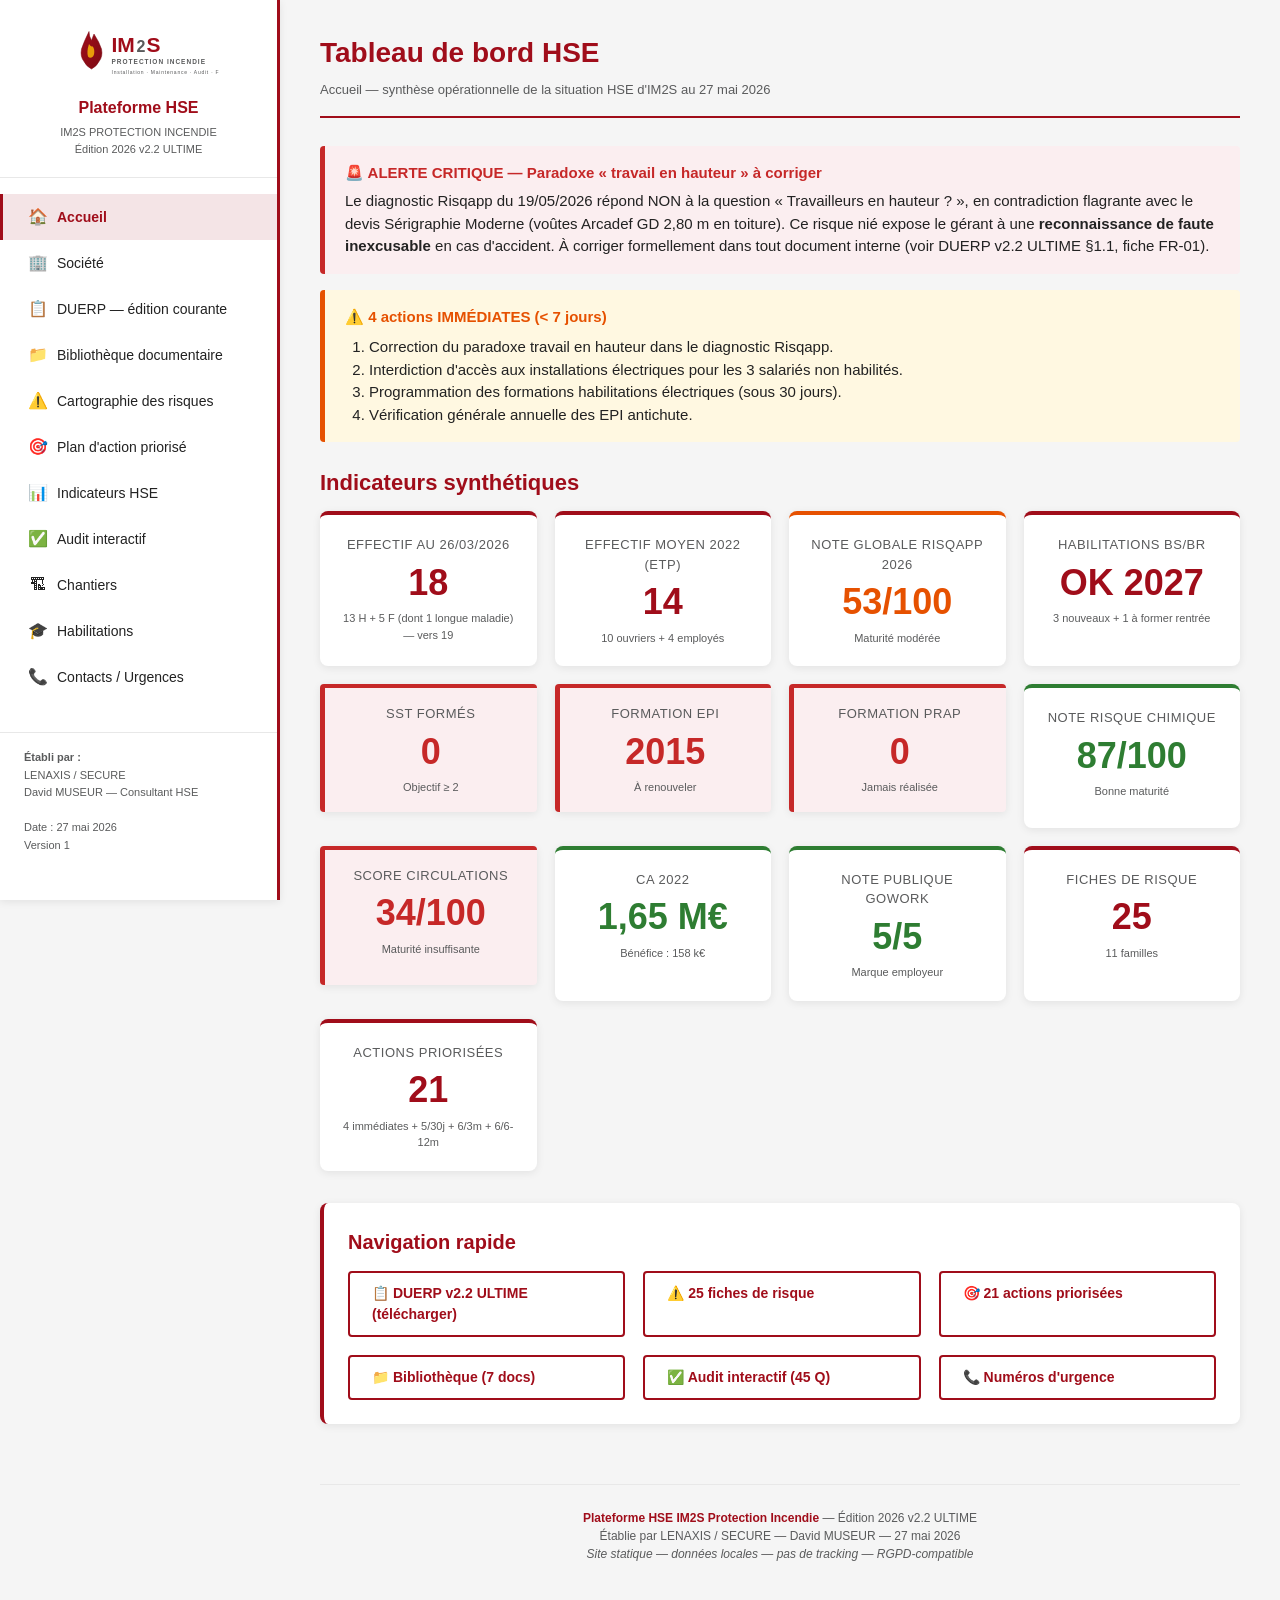
==== plateforme_im2s/index.html @ fdc840cf "Add files via upload" ====
<!DOCTYPE html>
<html lang="fr">
<head>
  <meta charset="UTF-8">
  <meta name="viewport" content="width=device-width, initial-scale=1.0">
  <meta name="description" content="Plateforme HSE IM2S Protection Incendie — DUERP, cartographie des risques, plan d'action, audit interactif, bibliothèque documentaire.">
  <title>Plateforme HSE — IM2S Protection Incendie</title>
  <link rel="stylesheet" href="assets/style.css">
  <link rel="icon" type="image/svg+xml" href="assets/img/logo_im2s_professional.svg">
  <link rel="alternate icon" type="image/jpeg" href="assets/img/logo_im2s.jpg">
</head>
<body>

<button id="mobile-menu-btn" class="mobile-menu-btn">☰ Menu</button>

<div class="app">

  <!-- ============ SIDEBAR ============ -->
  <aside class="sidebar">
    <div class="sidebar-header">
      <img src="assets/img/logo_im2s_professional.svg" alt="Logo IM2S Protection Incendie" onerror="this.src='assets/img/logo_im2s.jpg'">
      <h1>Plateforme HSE</h1>
      <p>IM2S PROTECTION INCENDIE<br>Édition 2026 v2.2 ULTIME</p>
    </div>

    <nav>
      <ul class="nav-list">
        <li><a class="nav-item active" data-section="accueil" href="#accueil"><span class="icon">🏠</span>Accueil</a></li>
        <li><a class="nav-item" data-section="societe" href="#societe"><span class="icon">🏢</span>Société</a></li>
        <li><a class="nav-item" data-section="duerp" href="#duerp"><span class="icon">📋</span>DUERP — édition courante</a></li>
        <li><a class="nav-item" data-section="biblio" href="#biblio"><span class="icon">📁</span>Bibliothèque documentaire</a></li>
        <li><a class="nav-item" data-section="risques" href="#risques"><span class="icon">⚠️</span>Cartographie des risques</a></li>
        <li><a class="nav-item" data-section="plan" href="#plan"><span class="icon">🎯</span>Plan d'action priorisé</a></li>
        <li><a class="nav-item" data-section="kpi" href="#kpi"><span class="icon">📊</span>Indicateurs HSE</a></li>
        <li><a class="nav-item" data-section="audit" href="#audit"><span class="icon">✅</span>Audit interactif</a></li>
        <li><a class="nav-item" data-section="chantiers" href="#chantiers"><span class="icon">🏗</span>Chantiers</a></li>
        <li><a class="nav-item" data-section="habilitations" href="#habilitations"><span class="icon">🎓</span>Habilitations</a></li>
        <li><a class="nav-item" data-section="contacts" href="#contacts"><span class="icon">📞</span>Contacts / Urgences</a></li>
      </ul>
    </nav>

    <div class="sidebar-footer">
      <strong>Établi par :</strong><br>
      LENAXIS / SECURE<br>
      David MUSEUR — Consultant HSE<br><br>
      Date : 27 mai 2026<br>
      Version 1
    </div>
  </aside>

  <!-- ============ MAIN ============ -->
  <main class="main">

    <!-- ACCUEIL -->
    <section id="section-accueil" class="section active">
      <div class="page-header">
        <h1>Tableau de bord HSE</h1>
        <div class="breadcrumb">Accueil — synthèse opérationnelle de la situation HSE d'IM2S au 27 mai 2026</div>
      </div>

      <div class="alert">
        <div class="alert-title">🚨 ALERTE CRITIQUE — Paradoxe « travail en hauteur » à corriger</div>
        Le diagnostic Risqapp du 19/05/2026 répond NON à la question « Travailleurs en hauteur ? », en contradiction flagrante avec le devis Sérigraphie Moderne (voûtes Arcadef GD 2,80 m en toiture). Ce risque nié expose le gérant à une <strong>reconnaissance de faute inexcusable</strong> en cas d'accident. À corriger formellement dans tout document interne (voir DUERP v2.2 ULTIME §1.1, fiche FR-01).
      </div>

      <div class="alert warning">
        <div class="alert-title">⚠️ 4 actions IMMÉDIATES (< 7 jours)</div>
        <ol style="margin:8px 0 0 24px;">
          <li>Correction du paradoxe travail en hauteur dans le diagnostic Risqapp.</li>
          <li>Interdiction d'accès aux installations électriques pour les 3 salariés non habilités.</li>
          <li>Programmation des formations habilitations électriques (sous 30 jours).</li>
          <li>Vérification générale annuelle des EPI antichute.</li>
        </ol>
      </div>

      <h2 style="color:var(--red);font-size:22px;margin:24px 0 12px;">Indicateurs synthétiques</h2>
      <div class="grid grid-4" id="kpi-grid"></div>

      <div class="card mt-4">
        <h2>Navigation rapide</h2>
        <div class="grid grid-3">
          <a class="btn btn-outline" data-section="duerp" onclick="document.querySelector('[data-section=duerp]').click(); return false;">📋 DUERP v2.2 ULTIME (télécharger)</a>
          <a class="btn btn-outline" data-section="risques" onclick="document.querySelector('[data-section=risques]').click(); return false;">⚠️ 25 fiches de risque</a>
          <a class="btn btn-outline" data-section="plan" onclick="document.querySelector('[data-section=plan]').click(); return false;">🎯 21 actions priorisées</a>
          <a class="btn btn-outline" data-section="biblio" onclick="document.querySelector('[data-section=biblio]').click(); return false;">📁 Bibliothèque (7 docs)</a>
          <a class="btn btn-outline" data-section="audit" onclick="document.querySelector('[data-section=audit]').click(); return false;">✅ Audit interactif (45 Q)</a>
          <a class="btn btn-outline" data-section="contacts" onclick="document.querySelector('[data-section=contacts]').click(); return false;">📞 Numéros d'urgence</a>
        </div>
      </div>
    </section>

    <!-- SOCIÉTÉ -->
    <section id="section-societe" class="section">
      <div class="page-header">
        <h1>Société</h1>
        <div class="breadcrumb">Identité juridique, structure, certifications, marque employeur</div>
      </div>

      <div class="card">
        <h2>Identité juridique</h2>
        <div class="table-wrap" style="box-shadow:none;">
          <table>
            <tbody>
              <tr><td><strong>Dénomination officielle</strong></td><td>INSTALLATION MAINTENANCE DE SYSTÈME DE SÉCURITÉ ET PROTECTION INCENDIE</td></tr>
              <tr><td><strong>Sigle</strong></td><td>IM2S PROTECTION INCENDIE</td></tr>
              <tr><td><strong>Forme juridique</strong></td><td>SARL à associé unique (EURL) au capital de 100 000 €</td></tr>
              <tr><td><strong>SIREN</strong></td><td>504 180 365</td></tr>
              <tr><td><strong>SIRET siège actif</strong></td><td>504 180 365 00034 (Astrae Center, créé 01/09/2022)</td></tr>
              <tr><td><strong>SIRETs fermés</strong></td><td>00018 (ZI Les Nertières), 00026 (Espace La Gaude)</td></tr>
              <tr><td><strong>Date création</strong></td><td>05/06/2008 (immatriculation initiale)</td></tr>
              <tr><td><strong>Code NAF</strong></td><td>4321A — Travaux d'installation électrique dans tous locaux</td></tr>
              <tr><td><strong>Adresse</strong></td><td>Astrae Center, 235 Allée Hector Pintus, 06610 LA GAUDE</td></tr>
              <tr><td><strong>Téléphone</strong></td><td>04 93 58 75 38</td></tr>
              <tr><td><strong>Site web</strong></td><td><a href="https://www.im2s.fr" target="_blank" style="color:#A00D1A;">https://www.im2s.fr</a> · <a href="https://www.im2s.mc" target="_blank" style="color:#A00D1A;">.mc (Monaco)</a></td></tr>
              <tr><td><strong>Gérant / Associé unique</strong></td><td>M. Stéphane KNOLL</td></tr>
              <tr><td><strong>Effectif au 26/03/2026</strong></td><td><strong>18 collaborateurs</strong> (13 hommes + 5 femmes, dont 1 longue maladie) — vers 19 avec recrutements en cours</td></tr>
              <tr><td><strong>Effectif moyen 2022 (comptes sociaux)</strong></td><td>14 ETP (10 ouvriers + 4 employés)</td></tr>
              <tr><td><strong>Convention collective ouvriers</strong></td><td>IDCC 1597 — BTP > 10 salariés</td></tr>
              <tr><td><strong>Convention collective ETAM</strong></td><td>IDCC 2609 — ETAM du Bâtiment</td></tr>
            </tbody>
          </table>
        </div>
      </div>

      <div class="card">
        <h2>Certifications et qualifications</h2>
        <ul>
          <li><strong>Qualibat n°80634</strong> — Qualification générale Qualibat (marchés publics, confiance donneurs d'ordre)</li>
          <li><strong>Qualibat n°5442</strong> — Qualification spécifique « Désenfumage naturel »</li>
          <li><strong>Référentiel APSAD R6</strong> — Utilisé pour les formations EPI dispensées aux clients (simulateurs BullsEye™ VR)</li>
          <li><strong>Distributeur officiel ANDRIEU</strong> — Fabricant français d'extincteurs (NF)</li>
          <li><strong>NF S 61-932 à 934, 970</strong> — Normes d'installation/maintenance SSI applicables</li>
        </ul>
      </div>

      <div class="card">
        <h2>Marque employeur — éléments positifs</h2>
        <ul>
          <li>🎙 <strong>Podcast interne « IM2S Protection Incendie MORNING »</strong> — diffusé sur Apple Podcasts, Spotify, Podcastics. Animé par les salariés. Atout de prévention RPS (lutte contre l'isolement, cohésion).</li>
          <li>⭐ <strong>Note 5/5 sur GoWork</strong> — avis employeur exceptionnels.</li>
          <li>📓 <strong>Cahier de doléances</strong> ouvert aux salariés (confirmé CR 19/01) — remontée de signaux faibles.</li>
          <li>👷 <strong>Charte EPI signée</strong> par les nouveaux entrants — bonne pratique.</li>
          <li>📐 <strong>Méthodologie propriétaire « PRIMO »</strong> — outil interne d'audit des obligations réglementaires clients.</li>
          <li>📜 <strong>Devis Sérigraphie Moderne</strong> — clauses amiante et co-activité exemplaires (maturité contractuelle élevée).</li>
        </ul>
      </div>

      <div class="card">
        <h2>Données financières 2022 (capacité d'investissement HSE)</h2>
        <div class="grid grid-4">
          <div class="kpi-card green"><div class="label">CA 2022</div><div class="value">1,65 M€</div><div class="sublabel">Produits d'exploitation</div></div>
          <div class="kpi-card green"><div class="label">Bénéfice net</div><div class="value">158 k€</div><div class="sublabel">Marge ~9,6 %</div></div>
          <div class="kpi-card green"><div class="label">Report à nouveau</div><div class="value">647 k€</div><div class="sublabel">Capitaux propres solides</div></div>
          <div class="kpi-card"><div class="label">Immobilisations corp.</div><div class="value">394 k€</div><div class="sublabel">Dont 203 k€ matériel transport</div></div>
        </div>
        <div class="alert success mt-2">
          <div class="alert-title">✓ Conséquence opérationnelle HSE</div>
          Aucune restriction budgétaire ne saurait entraver la mise en œuvre du plan d'action de prévention.
        </div>
      </div>
    </section>

    <!-- DUERP -->
    <section id="section-duerp" class="section">
      <div class="page-header">
        <h1>DUERP — Édition courante</h1>
        <div class="breadcrumb">Document Unique d'Évaluation des Risques Professionnels — version 2.2 ULTIME du 27/05/2026</div>
      </div>

      <div class="alert info">
        <div class="alert-title">📋 DUERP version 1.1 — cosigné LENAXIS / SECURE</div>
        Édition <strong>v2.0 FINALE</strong> (~110 pages) intégrant l'ensemble des sources : DU 2015, DU Riskattitude 2016, CR entretien 19/01/2026, diagnostic Risqapp 19/05/2026, <strong>retranscriptions audio complètes de la réunion du 26/03/2026</strong>, photos visite, rapport documentaire IA, comptes sociaux 2022/2024, actes 2022. <strong>Données actualisées</strong> : effectif 18 collaborateurs (13 H + 5 F), tablette L'Enaxie formalisée, REX SÉRIGRAPHIE MODERNE, approche RPS empirique. Opposabilité renforcée par la cosignature consultant externe.
      </div>

      <div class="card">
        <h2>Contenu de l'édition v1.1</h2>
        <ul>
          <li>Partie 1 — Présentation de l'entreprise (identité EURL corrigée, certifications, marque employeur, financier)</li>
          <li>Partie 2 — Méthodologie d'évaluation (cotation Gravité × Fréquence × Maîtrise)</li>
          <li>Partie 3 — 6 Unités de Travail (effectifs et activités détaillés)</li>
          <li>Partie 4 — Synthèse globale et alertes critiques (paradoxe travail en hauteur)</li>
          <li>Partie 5 — 25 fiches de risque détaillées (FR-01 à FR-25 — 11 familles)</li>
          <li>Partie 6 — Plan d'action priorisé (21 actions IMMÉDIAT / 30j / 3m / 6m / 12m)</li>
          <li>Partie 7 — Indicateurs de pilotage HSE</li>
          <li>Partie 8 — Pièces probantes</li>
          <li>Partie 9 — 6 attestations détachables (EPI, habilitations, CACES, accueil, carte BTP, SST)</li>
          <li>Partie 10 — Annexes méthodologiques</li>
          <li><strong>Annexe A — Historique consolidé 2015 → 2016 → 2026 (chronologie + matrice 2015 G/F intégrale 13 p.)</strong></li>
        </ul>
        <div class="text-center mt-2">
          <a href="assets/docs/DUERP_IM2S_v2_2_ULTIME.docx" class="btn" download>
            📥 Télécharger le DUERP v2.2 ULTIME (DOCX, 85 Ko)
          </a>
        </div>
      </div>

      <div class="card">
        <h2>Sources analysées dans cette édition</h2>
        <ol>
          <li>DU SARL IM2S — matrice G/F 13 p. (Riskattitude, 07/12/2015)</li>
          <li>Document_unique_IM2S.pdf — DUERP 44 p. (Riskattitude, 01/02/2016, note 14,46/20)</li>
          <li>CR entretien 19/01/2026 (Riskattitude / IM2S)</li>
          <li>JSON 839 risques (export Riskattitude, audit 26/03/2026 non finalisé)</li>
          <li>Diagnostic Risqapp/SecureMetrix 52 p. (19/05/2026, note 53/100)</li>
          <li>Diagnostic DUE 2026 — mise à jour Word (rapport 27/05/2026)</li>
          <li><strong>Retranscriptions audio complètes de la réunion du 26/03/2026</strong> (durée &gt; 1h)</li>
          <li><strong>24 photographies de la visite</strong> du 26/03/2026 (note de synthèse séparée)</li>
          <li>Rapport documentaire IA tierce (Pappers, INSEE, BODACC, comptes sociaux, presse, podcast)</li>
          <li>Extrait Pappers à jour 26/05/2026</li>
          <li>Comptes sociaux 2024 + 2022 (greffe)</li>
          <li>Actes 13/09/2022 (création SIRET 00034)</li>
          <li>BODACC C 27/02/2024</li>
          <li>Devis Sérigraphie Moderne SAS (chantier de référence)</li>
          <li>Plan de prévention IM2S — canevas Riskattitude vide</li>
          <li>Logo officiel IM2S (charte rouge #A00D1A / gris #5A5B5C)</li>
        </ol>
      </div>

      <div class="card">
        <h2>Conservation</h2>
        <p>Conformément à l'<strong>Art. L.4121-3-1 du Code du travail</strong>, le DUERP et l'ensemble des versions historiques doivent être conservés pendant <strong>40 ans</strong>. La bibliothèque documentaire de cette plateforme assure cette conservation pour les versions à date.</p>
      </div>
    </section>

    <!-- BIBLIOTHÈQUE -->
    <section id="section-biblio" class="section">
      <div class="page-header">
        <h1>Bibliothèque documentaire</h1>
        <div class="breadcrumb">Tous les documents HSE — téléchargement individuel</div>
      </div>
      <div id="biblio-content"></div>
    </section>

    <!-- RISQUES -->
    <section id="section-risques" class="section">
      <div class="page-header">
        <h1>Cartographie des risques</h1>
        <div class="breadcrumb">25 fiches de risque détaillées — 11 familles</div>
      </div>
      <div id="risques-content"></div>
    </section>

    <!-- PLAN D'ACTION -->
    <section id="section-plan" class="section">
      <div class="page-header">
        <h1>Plan d'action priorisé</h1>
        <div class="breadcrumb">21 actions concrètes — IMMÉDIAT, 30j, 3m, 6m, 12m</div>
      </div>
      <div id="plan-content"></div>
    </section>

    <!-- KPI -->
    <section id="section-kpi" class="section">
      <div class="page-header">
        <h1>Indicateurs HSE</h1>
        <div class="breadcrumb">Tableau de bord des indicateurs de pilotage</div>
      </div>
      <div class="card">
        <h2>Indicateurs synthétiques actuels</h2>
        <div class="grid grid-4" id="kpi-grid-2">
          <!-- même contenu que accueil -->
        </div>
      </div>
      <div class="card">
        <h2>Indicateurs à suivre annuellement</h2>
        <div class="table-wrap" style="box-shadow:none;">
          <table>
            <thead>
              <tr><th>Indicateur</th><th>Cible</th><th>Périodicité</th><th>Source</th></tr>
            </thead>
            <tbody>
              <tr><td>Habilitations électriques en cours de validité</td><td>100 %</td><td>Trimestrielle</td><td>Tableau habilitations</td></tr>
              <tr><td>Nb de SST formés</td><td>≥ 2 / 14 ETP</td><td>Annuelle</td><td>Registre formations</td></tr>
              <tr><td>Causeries sécurité</td><td>≥ 6 / an</td><td>Trimestrielle</td><td>CR causeries</td></tr>
              <tr><td>Exercices d'évacuation siège</td><td>≥ 2 / an</td><td>Annuelle</td><td>CR exercices</td></tr>
              <tr><td>Taux de salariés formés PRAP</td><td>100 % UT2-3-4-5</td><td>Semestrielle</td><td>Attestations PRAP</td></tr>
              <tr><td>Permis de feu délivrés</td><td>100 % points chauds</td><td>Trimestrielle</td><td>Registre chantiers</td></tr>
              <tr><td>Plans de prévention signés</td><td>100 % > 400h ou TD</td><td>Trimestrielle</td><td>Registre PdP</td></tr>
              <tr><td>Cartes BTP valides</td><td>100 %</td><td>Trimestrielle</td><td>Tableau RH</td></tr>
              <tr><td>Taux de fréquence AT (TF)</td><td>&lt; moy. NAF 43.21A</td><td>Annuelle</td><td>CARSAT</td></tr>
              <tr><td>Taux de gravité AT (TG)</td><td>&lt; moy. NAF 43.21A</td><td>Annuelle</td><td>CARSAT</td></tr>
              <tr><td>Presque-accidents remontés</td><td>≥ 6 / an</td><td>Mensuelle</td><td>Registre HS</td></tr>
              <tr><td>Visites médicales à jour</td><td>100 %</td><td>Trimestrielle</td><td>Service Santé Travail</td></tr>
              <tr><td>Budget HSE alloué</td><td>≥ 1 % masse sal.</td><td>Annuelle</td><td>Comptabilité</td></tr>
              <tr><td>Habilitations SS4 amiante</td><td>100 % techniciens</td><td>Annuelle</td><td>Tableau habilitations</td></tr>
              <tr><td>Q18 / Q19 levés dans les 3 mois</td><td>100 %</td><td>Annuelle</td><td>Rapports vérif.</td></tr>
            </tbody>
          </table>
        </div>
      </div>
    </section>

    <!-- AUDIT -->
    <section id="section-audit" class="section">
      <div class="page-header">
        <h1>Audit interactif</h1>
        <div class="breadcrumb">45 questions clés — réponses sauvegardées dans votre navigateur</div>
      </div>
      <div id="audit-content"></div>
    </section>

    <!-- CHANTIERS -->
    <section id="section-chantiers" class="section">
      <div class="page-header">
        <h1>Chantiers</h1>
        <div class="breadcrumb">Carnet de chantiers + cartographie</div>
      </div>
      <div id="chantiers-content"></div>
    </section>

    <!-- HABILITATIONS -->
    <section id="section-habilitations" class="section">
      <div class="page-header">
        <h1>Habilitations</h1>
        <div class="breadcrumb">Tableau de bord nominatif — électriques, CACES, SST, PRAP, SS4, Carte BTP</div>
      </div>
      <div id="habilitations-content"></div>
    </section>

    <!-- CONTACTS -->
    <section id="section-contacts" class="section">
      <div class="page-header">
        <h1>Contacts / Urgences</h1>
        <div class="breadcrumb">Numéros d'urgence, autorités HSE, contacts internes</div>
      </div>
      <div id="contacts-content"></div>
    </section>

    <!-- FOOTER -->
    <footer class="page-footer">
      <strong>Plateforme HSE IM2S Protection Incendie</strong> — Édition 2026 v2.2 ULTIME<br>
      Établie par LENAXIS / SECURE — David MUSEUR — 27 mai 2026<br>
      <em>Site statique — données locales — pas de tracking — RGPD-compatible</em>
    </footer>

  </main>

</div>

<script src="assets/data.js"></script>
<script src="assets/app.js"></script>

</body>
</html>
---- plateforme_im2s/assets/style.css ----
/* ==========================================================================
   PLATEFORME HSE IM2S PROTECTION INCENDIE
   Édition 2026 v1 — LENAXIS / SECURE
   Charte : Rouge #A00D1A — Gris #5A5B5C
   ========================================================================== */

:root {
  --red: #A00D1A;
  --red-dark: #7d0a14;
  --red-light: #f4e4e6;
  --red-pale: #fbeef0;
  --gray: #5A5B5C;
  --gray-light: #e8e8e8;
  --gray-pale: #f5f5f5;
  --black: #1a1a1a;
  --text: #222;
  --white: #ffffff;
  --green: #2e7d32;
  --orange: #e65100;
  --red-alert: #c62828;
  --shadow: 0 2px 8px rgba(0,0,0,0.08);
  --shadow-strong: 0 4px 16px rgba(160,13,26,0.15);
}

* { box-sizing: border-box; margin: 0; padding: 0; }

html, body {
  font-family: -apple-system, BlinkMacSystemFont, "Segoe UI", Arial, sans-serif;
  color: var(--text);
  background: var(--gray-pale);
  line-height: 1.5;
  font-size: 15px;
}

/* === LAYOUT GLOBAL === */
.app {
  display: grid;
  grid-template-columns: 280px 1fr;
  min-height: 100vh;
}

/* === SIDEBAR === */
.sidebar {
  background: var(--white);
  border-right: 3px solid var(--red);
  padding: 24px 0;
  position: sticky;
  top: 0;
  height: 100vh;
  overflow-y: auto;
  box-shadow: var(--shadow);
  z-index: 10;
}

.sidebar-header {
  padding: 0 24px 20px;
  border-bottom: 1px solid var(--gray-light);
  margin-bottom: 16px;
}

.sidebar-header img {
  max-width: 160px;
  display: block;
  margin: 0 auto 12px;
}

.sidebar-header h1 {
  color: var(--red);
  font-size: 16px;
  text-align: center;
  margin-bottom: 4px;
}

.sidebar-header p {
  font-size: 11px;
  color: var(--gray);
  text-align: center;
}

.nav-list {
  list-style: none;
}

.nav-item {
  display: block;
  padding: 11px 24px;
  color: var(--text);
  text-decoration: none;
  font-size: 14px;
  border-left: 3px solid transparent;
  cursor: pointer;
  transition: all 0.18s;
}

.nav-item:hover {
  background: var(--gray-pale);
  border-left-color: var(--gray);
  color: var(--red);
}

.nav-item.active {
  background: var(--red-light);
  border-left-color: var(--red);
  color: var(--red);
  font-weight: 600;
}

.nav-item .icon {
  display: inline-block;
  width: 22px;
  font-size: 16px;
  text-align: center;
  margin-right: 8px;
}

.sidebar-footer {
  padding: 16px 24px;
  margin-top: 32px;
  border-top: 1px solid var(--gray-light);
  font-size: 11px;
  color: var(--gray);
  line-height: 1.6;
}

/* === MAIN === */
.main {
  padding: 32px 40px;
  max-width: 1280px;
  width: 100%;
}

.page-header {
  margin-bottom: 28px;
  padding-bottom: 16px;
  border-bottom: 2px solid var(--red);
}

.page-header h1 {
  color: var(--red);
  font-size: 28px;
  margin-bottom: 6px;
  font-weight: 700;
}

.page-header .breadcrumb {
  color: var(--gray);
  font-size: 13px;
}

.section { margin-bottom: 36px; display: none; }
.section.active { display: block; }

/* === CARTES === */
.card {
  background: var(--white);
  border-radius: 8px;
  padding: 24px;
  margin-bottom: 20px;
  box-shadow: var(--shadow);
  border-left: 4px solid var(--red);
}

.card h2 {
  color: var(--red);
  font-size: 20px;
  margin-bottom: 14px;
}

.card h3 {
  color: var(--black);
  font-size: 16px;
  margin: 20px 0 12px;
  padding-bottom: 6px;
  border-bottom: 1px solid var(--gray-light);
}

.card p { margin-bottom: 12px; }
.card ul, .card ol { margin-left: 24px; margin-bottom: 12px; }
.card li { margin-bottom: 6px; }

/* === GRID === */
.grid {
  display: grid;
  gap: 18px;
}
.grid-2 { grid-template-columns: repeat(2, 1fr); }
.grid-3 { grid-template-columns: repeat(3, 1fr); }
.grid-4 { grid-template-columns: repeat(4, 1fr); }

@media (max-width: 980px) {
  .grid-3, .grid-4 { grid-template-columns: repeat(2, 1fr); }
  .grid-2 { grid-template-columns: 1fr; }
}

/* === KPI CARDS === */
.kpi-card {
  background: var(--white);
  border-radius: 8px;
  padding: 20px;
  box-shadow: var(--shadow);
  border-top: 4px solid var(--red);
  text-align: center;
}

.kpi-card .value {
  font-size: 36px;
  font-weight: 700;
  color: var(--red);
  margin: 8px 0;
  line-height: 1.1;
}

.kpi-card .label {
  font-size: 13px;
  color: var(--gray);
  text-transform: uppercase;
  letter-spacing: 0.5px;
}

.kpi-card .sublabel {
  font-size: 11px;
  color: var(--gray);
  margin-top: 6px;
}

.kpi-card.green { border-top-color: var(--green); }
.kpi-card.green .value { color: var(--green); }
.kpi-card.orange { border-top-color: var(--orange); }
.kpi-card.orange .value { color: var(--orange); }
.kpi-card.alert { border-top-color: var(--red-alert); }
.kpi-card.alert .value { color: var(--red-alert); }

/* === ALERTE / CALLOUT === */
.alert {
  background: var(--red-pale);
  border-left: 5px solid var(--red-alert);
  padding: 16px 20px;
  border-radius: 4px;
  margin-bottom: 16px;
}

.alert.warning {
  background: #fff8e1;
  border-left-color: var(--orange);
}

.alert.success {
  background: #e8f5e9;
  border-left-color: var(--green);
}

.alert.info {
  background: #e3f2fd;
  border-left-color: #1976d2;
}

.alert .alert-title {
  font-weight: 700;
  margin-bottom: 6px;
  color: var(--red-alert);
}

.alert.warning .alert-title { color: var(--orange); }
.alert.success .alert-title { color: var(--green); }
.alert.info .alert-title { color: #1565c0; }

/* === TABLES === */
.table-wrap {
  overflow-x: auto;
  background: var(--white);
  border-radius: 8px;
  box-shadow: var(--shadow);
  margin-bottom: 16px;
}

table {
  width: 100%;
  border-collapse: collapse;
  font-size: 13px;
}

th, td {
  padding: 11px 14px;
  text-align: left;
  border-bottom: 1px solid var(--gray-light);
  vertical-align: top;
}

th {
  background: var(--red);
  color: var(--white);
  font-weight: 600;
  position: sticky;
  top: 0;
  white-space: nowrap;
}

tr:nth-child(even) td { background: var(--gray-pale); }
tr:hover td { background: var(--red-light); }

/* === BADGES === */
.badge {
  display: inline-block;
  padding: 3px 9px;
  border-radius: 12px;
  font-size: 11px;
  font-weight: 600;
  text-transform: uppercase;
  letter-spacing: 0.4px;
}
.badge-critical { background: var(--red-alert); color: var(--white); }
.badge-high { background: var(--orange); color: var(--white); }
.badge-medium { background: #FFC107; color: #333; }
.badge-low { background: var(--green); color: var(--white); }
.badge-gray { background: var(--gray); color: var(--white); }
.badge-info { background: #1976d2; color: var(--white); }

/* === BUTTONS === */
.btn {
  display: inline-block;
  padding: 10px 22px;
  background: var(--red);
  color: var(--white);
  border: none;
  border-radius: 4px;
  cursor: pointer;
  font-size: 14px;
  font-weight: 600;
  text-decoration: none;
  transition: all 0.18s;
}

.btn:hover { background: var(--red-dark); transform: translateY(-1px); box-shadow: var(--shadow-strong); }
.btn-outline { background: transparent; color: var(--red); border: 2px solid var(--red); }
.btn-outline:hover { background: var(--red); color: var(--white); }
.btn-small { padding: 6px 12px; font-size: 12px; }
.btn-gray { background: var(--gray); }
.btn-gray:hover { background: var(--black); }

/* === BIBLIOTHÈQUE === */
.doc-category {
  background: var(--white);
  border-radius: 8px;
  padding: 22px;
  margin-bottom: 18px;
  box-shadow: var(--shadow);
}

.doc-category h3 {
  color: var(--red);
  font-size: 17px;
  margin-bottom: 14px;
  padding-bottom: 8px;
  border-bottom: 2px solid var(--red-light);
}

.doc-list {
  list-style: none;
}

.doc-list li {
  padding: 10px 0;
  border-bottom: 1px solid var(--gray-light);
  display: flex;
  align-items: center;
  justify-content: space-between;
}

.doc-list li:last-child { border-bottom: none; }

.doc-info {
  flex: 1;
}

.doc-name {
  font-weight: 600;
  color: var(--text);
  display: block;
  margin-bottom: 2px;
}

.doc-meta {
  font-size: 12px;
  color: var(--gray);
}

.doc-actions {
  display: flex;
  gap: 6px;
}

/* === FORMULAIRES === */
input[type="text"], input[type="date"], textarea, select {
  padding: 8px 12px;
  border: 1px solid var(--gray-light);
  border-radius: 4px;
  font-size: 14px;
  font-family: inherit;
  width: 100%;
}

input:focus, textarea:focus, select:focus {
  outline: none;
  border-color: var(--red);
  box-shadow: 0 0 0 2px var(--red-light);
}

label {
  display: block;
  font-weight: 600;
  margin-bottom: 6px;
  font-size: 13px;
  color: var(--text);
}

.form-row {
  margin-bottom: 14px;
}

/* === AUDIT INTERACTIF === */
.audit-question {
  background: var(--white);
  border-radius: 6px;
  padding: 16px 20px;
  margin-bottom: 12px;
  border-left: 3px solid var(--gray-light);
  transition: all 0.2s;
}

.audit-question.answered-yes { border-left-color: var(--green); background: #f1f8f4; }
.audit-question.answered-no { border-left-color: var(--red-alert); background: var(--red-pale); }
.audit-question.answered-nr { border-left-color: var(--gray); background: var(--gray-pale); }

.audit-question .q-code {
  font-size: 11px;
  color: var(--gray);
  font-weight: 600;
  margin-bottom: 4px;
}

.audit-question .q-text {
  font-size: 14px;
  margin-bottom: 12px;
}

.audit-options {
  display: flex;
  gap: 8px;
  flex-wrap: wrap;
}

.opt-btn {
  padding: 6px 14px;
  border: 1px solid var(--gray-light);
  background: var(--white);
  border-radius: 4px;
  cursor: pointer;
  font-size: 12px;
  transition: all 0.18s;
}

.opt-btn:hover { border-color: var(--red); background: var(--red-light); }
.opt-btn.selected { background: var(--red); color: var(--white); border-color: var(--red); }

.opt-btn[data-r="yes"].selected { background: var(--green); border-color: var(--green); }
.opt-btn[data-r="no"].selected { background: var(--red-alert); border-color: var(--red-alert); }
.opt-btn[data-r="nr"].selected { background: var(--gray); border-color: var(--gray); }

.progress-bar {
  width: 100%;
  height: 12px;
  background: var(--gray-light);
  border-radius: 6px;
  overflow: hidden;
  margin: 8px 0;
}

.progress-bar-fill {
  height: 100%;
  background: linear-gradient(90deg, var(--red), var(--red-dark));
  transition: width 0.3s;
}

/* === CARTOGRAPHIE === */
.map-container {
  background: var(--white);
  border-radius: 8px;
  overflow: hidden;
  box-shadow: var(--shadow);
  margin-bottom: 16px;
}

.map-container iframe {
  width: 100%;
  height: 420px;
  border: 0;
  display: block;
}

/* === SVG MATRICE === */
.matrix-svg {
  width: 100%;
  max-width: 700px;
  height: auto;
  margin: 0 auto;
  display: block;
}

/* === RISK CARDS === */
.risk-card {
  background: var(--white);
  border-radius: 8px;
  padding: 18px;
  box-shadow: var(--shadow);
  border-top: 4px solid;
}

.risk-card.critical { border-top-color: var(--red-alert); }
.risk-card.high { border-top-color: var(--orange); }
.risk-card.medium { border-top-color: #FFC107; }
.risk-card.low { border-top-color: var(--green); }

.risk-card h4 {
  font-size: 14px;
  margin-bottom: 8px;
  color: var(--black);
}

.risk-card .risk-code {
  font-size: 11px;
  color: var(--gray);
  font-weight: 600;
  margin-bottom: 4px;
}

.risk-card .risk-meta {
  font-size: 12px;
  color: var(--gray);
  margin-top: 8px;
}

/* === RESPONSIVE === */
@media (max-width: 900px) {
  .app {
    grid-template-columns: 1fr;
  }
  .sidebar {
    position: relative;
    height: auto;
    border-right: none;
    border-bottom: 3px solid var(--red);
  }
  .main {
    padding: 20px;
  }
}

/* === MOBILE MENU === */
.mobile-menu-btn {
  display: none;
  position: fixed;
  top: 16px;
  right: 16px;
  background: var(--red);
  color: var(--white);
  border: none;
  padding: 10px 16px;
  border-radius: 4px;
  cursor: pointer;
  z-index: 20;
  font-size: 18px;
}

@media (max-width: 900px) {
  .mobile-menu-btn { display: block; }
}

/* === FOOTER === */
.page-footer {
  margin-top: 60px;
  padding: 24px 0;
  border-top: 1px solid var(--gray-light);
  text-align: center;
  font-size: 12px;
  color: var(--gray);
}

.page-footer strong { color: var(--red); }

/* === UTILITIES === */
.text-center { text-align: center; }
.text-red { color: var(--red); }
.text-gray { color: var(--gray); }
.text-green { color: var(--green); }
.text-alert { color: var(--red-alert); }
.font-bold { font-weight: 600; }
.mt-2 { margin-top: 16px; }
.mb-2 { margin-bottom: 16px; }
.mt-4 { margin-top: 32px; }
.mb-4 { margin-bottom: 32px; }
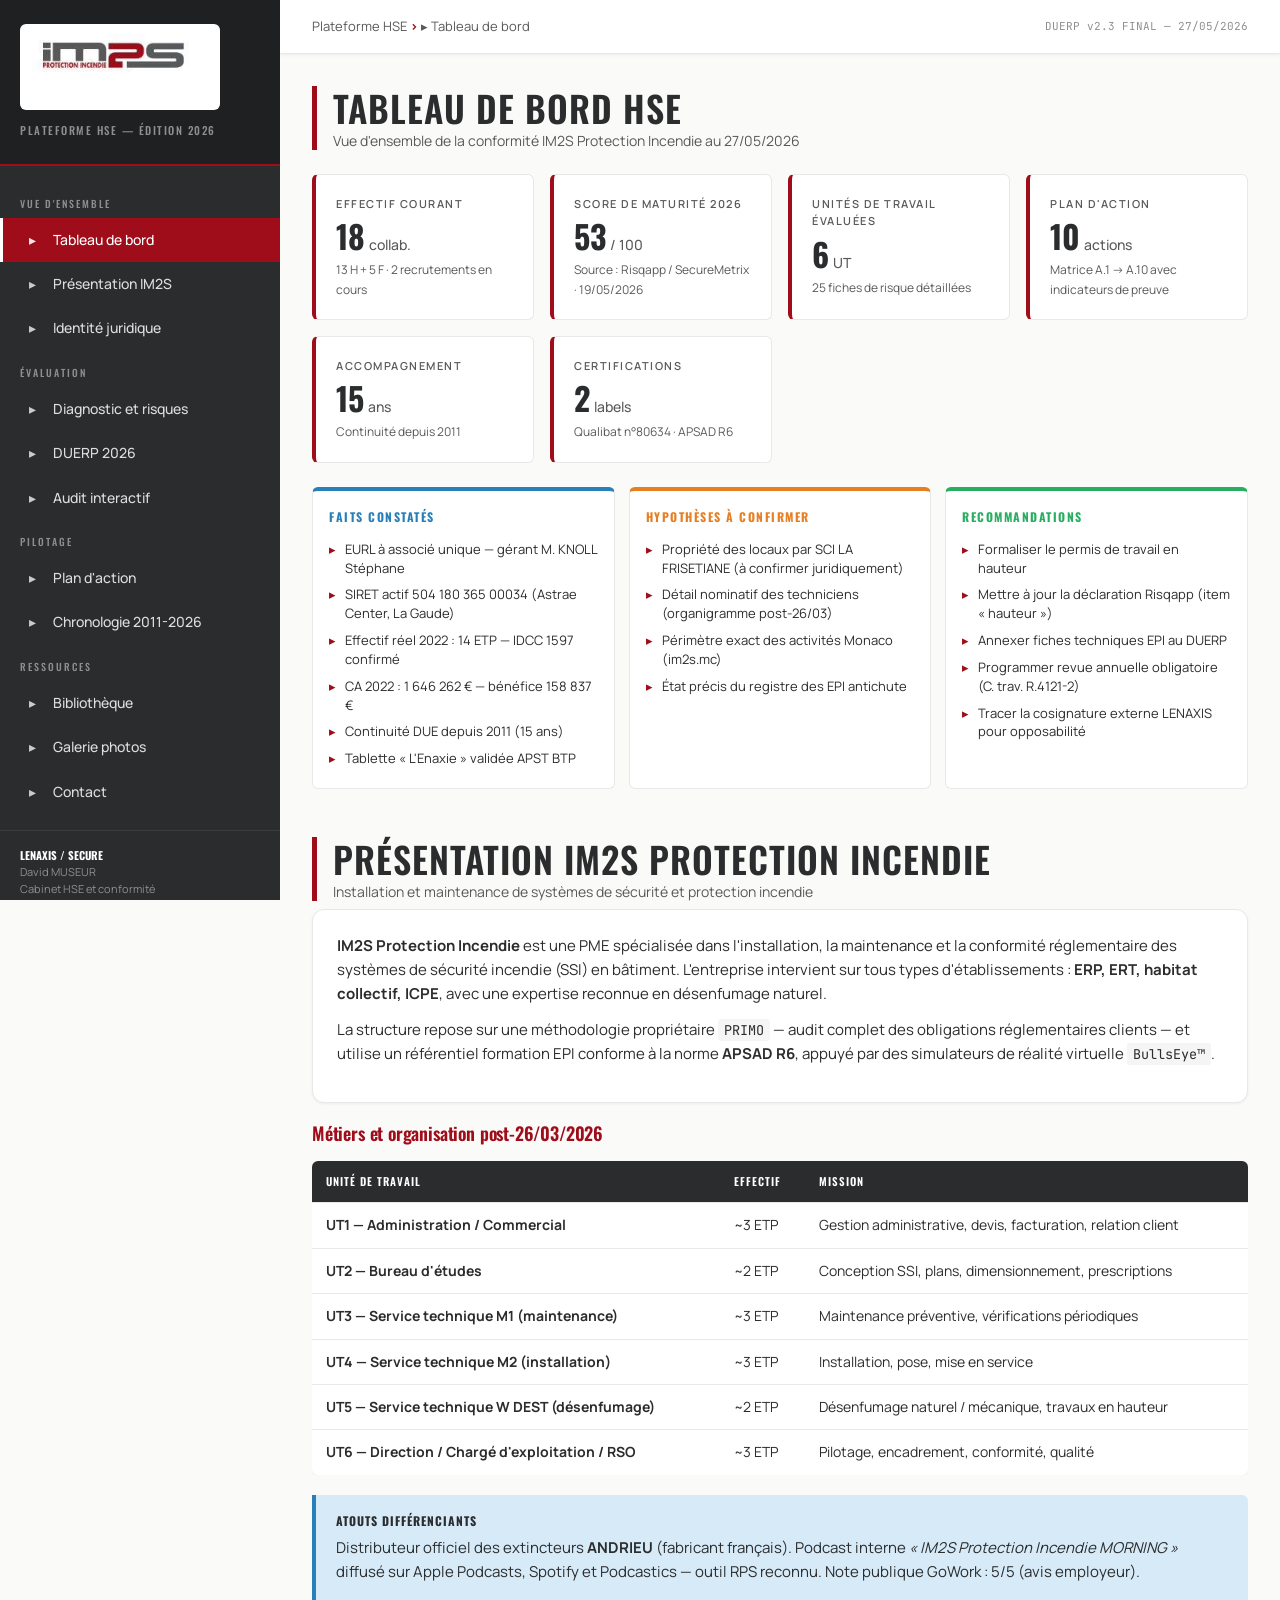
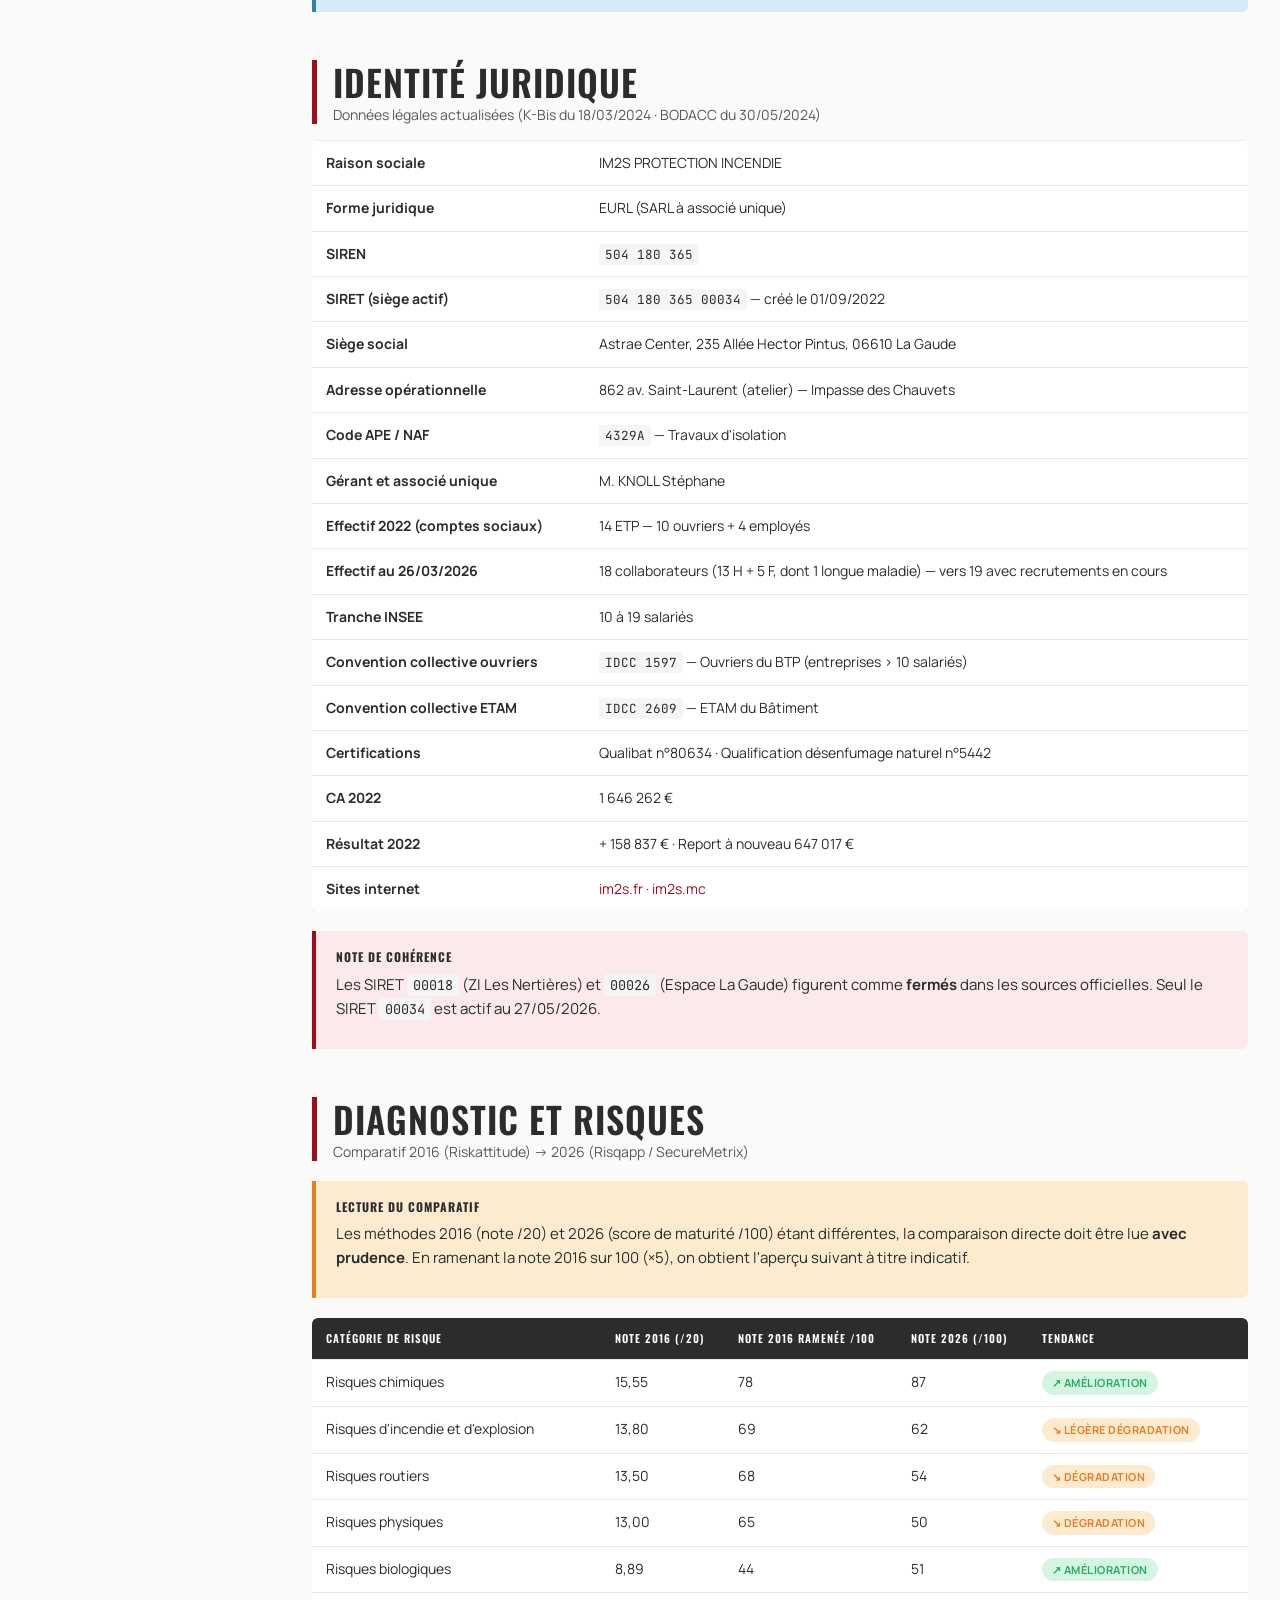
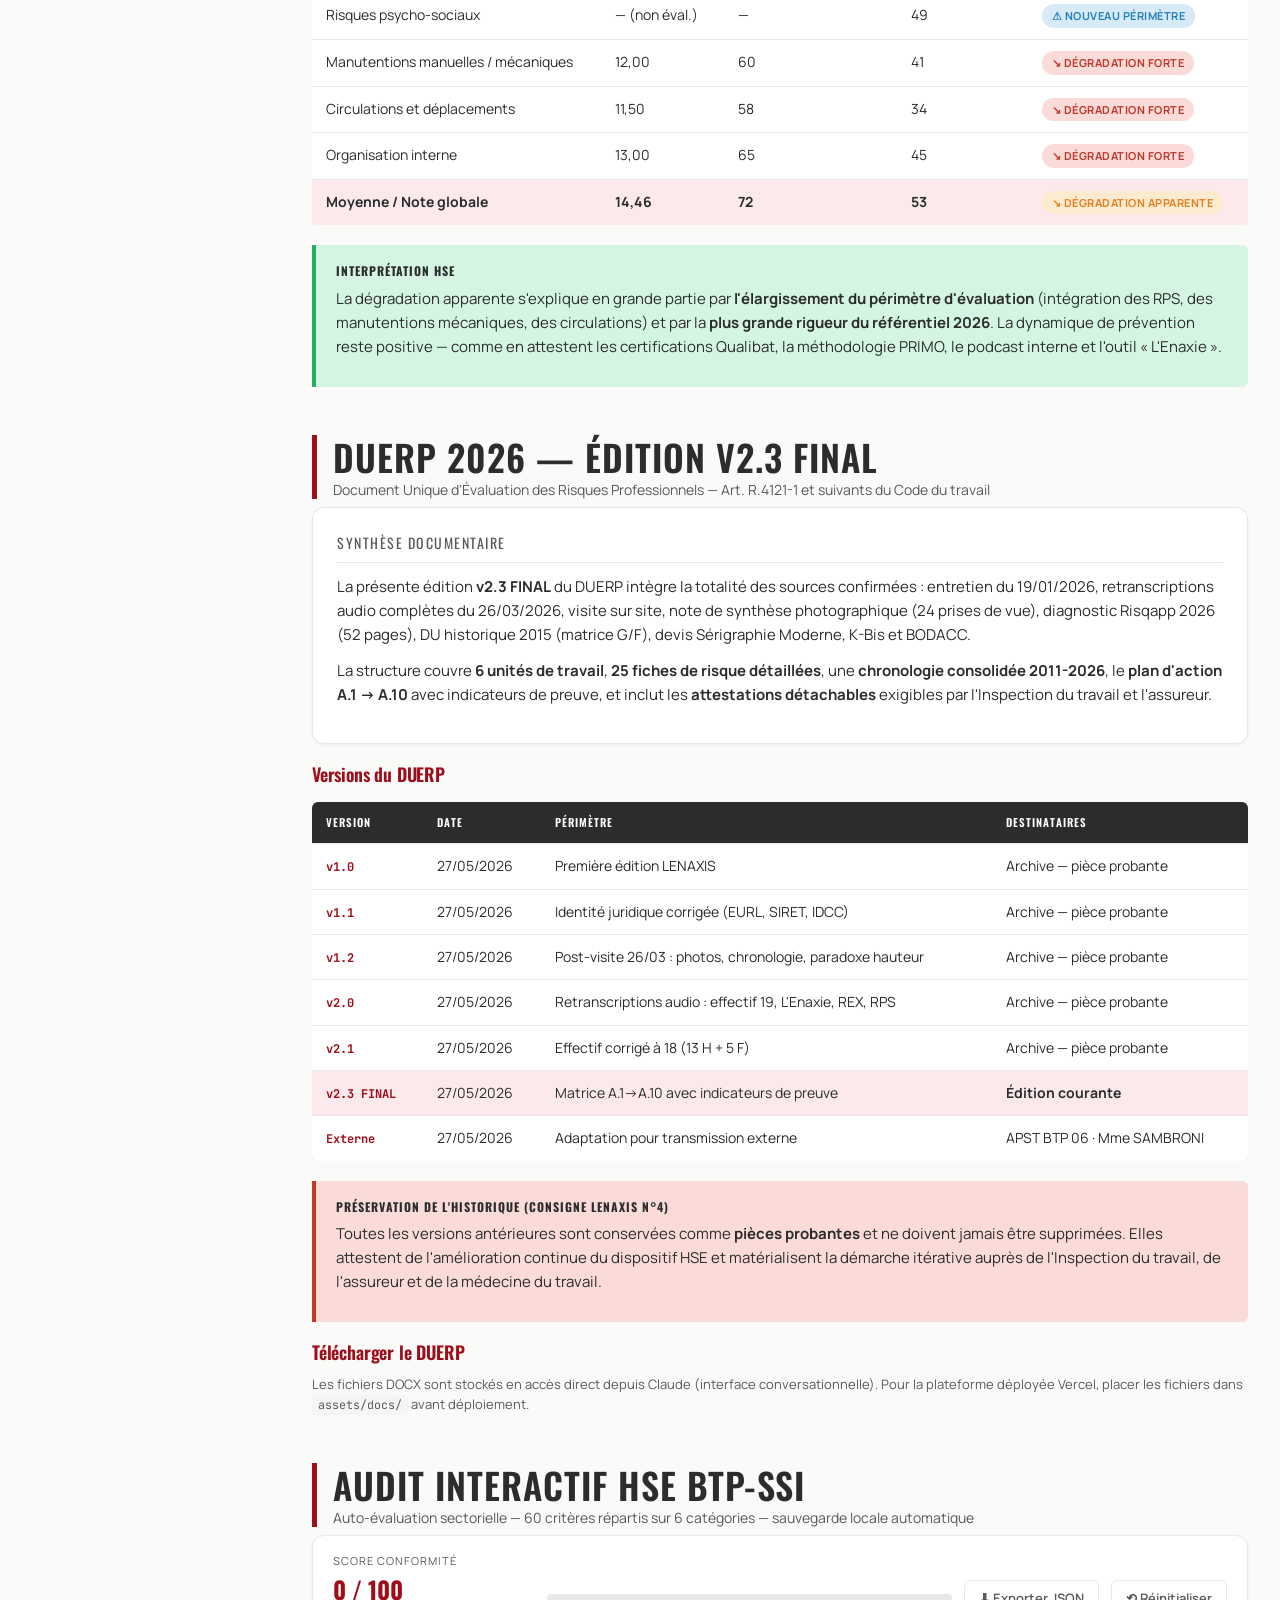
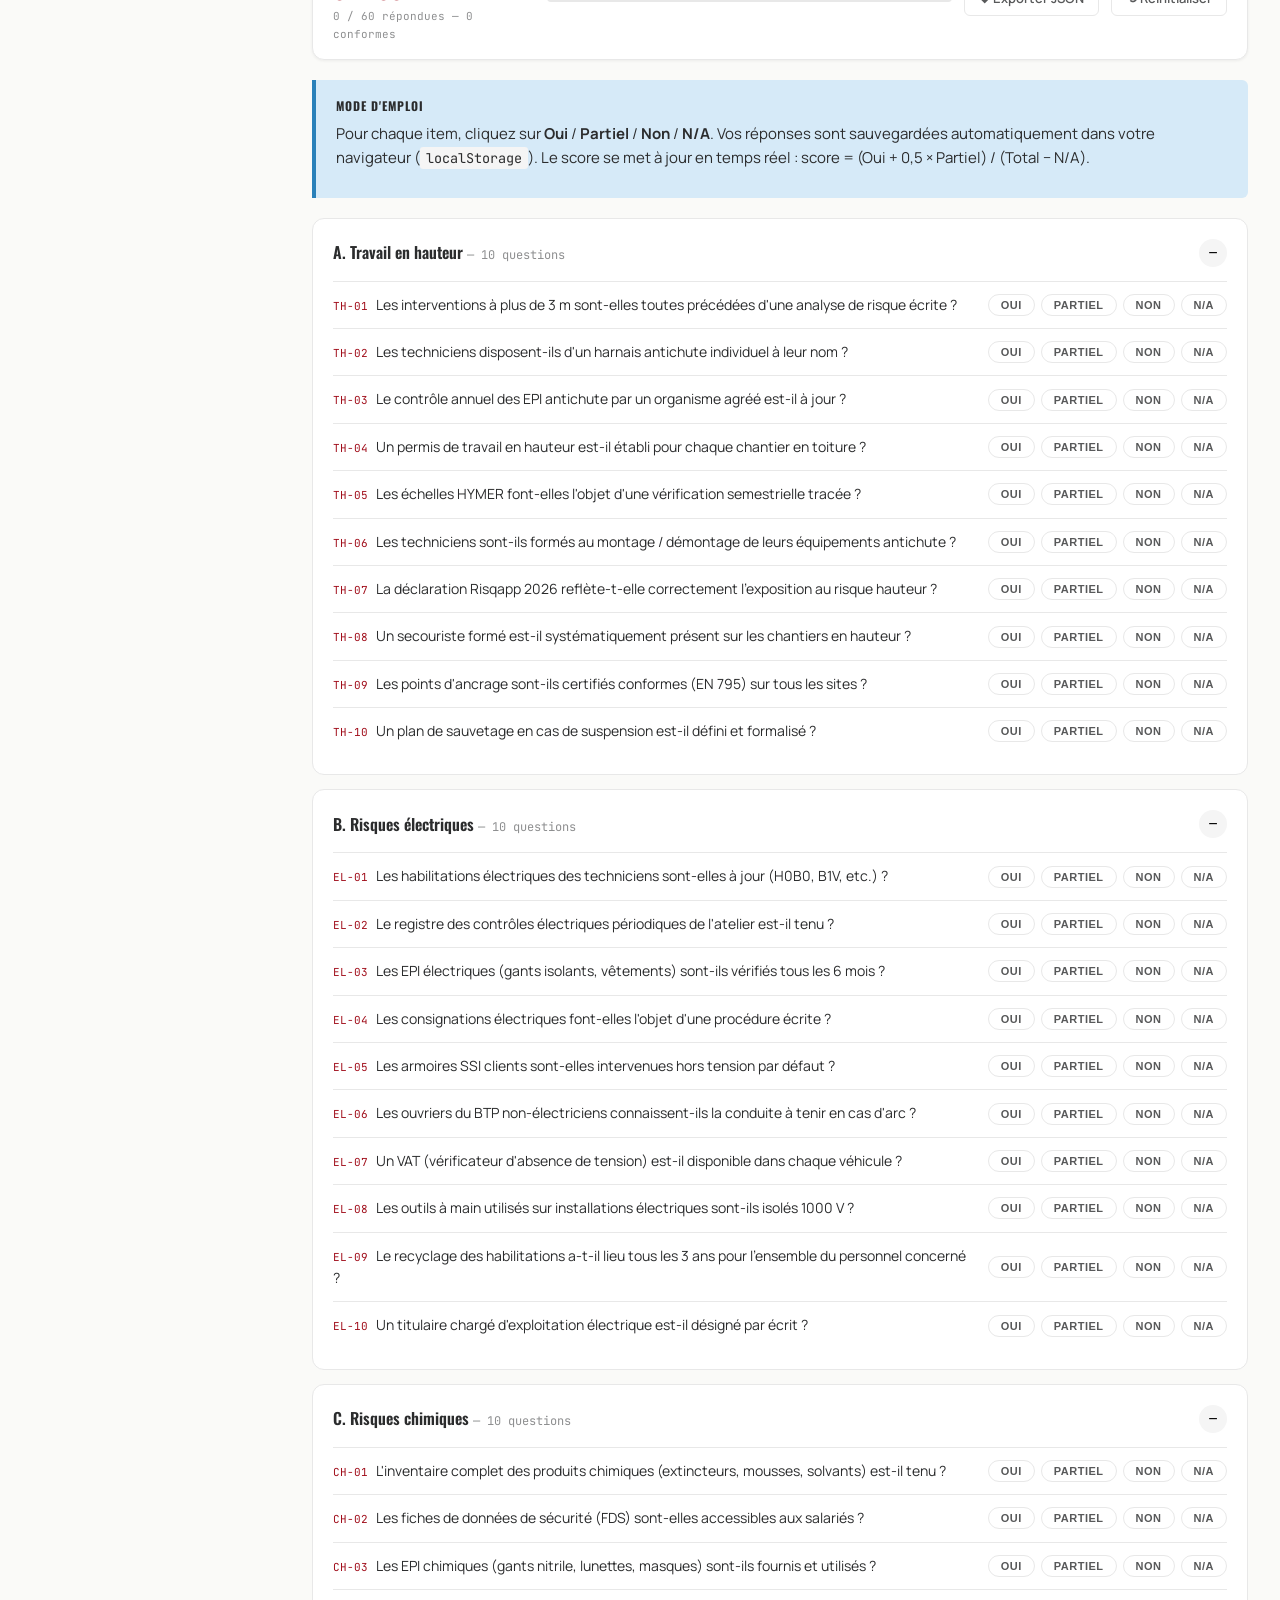
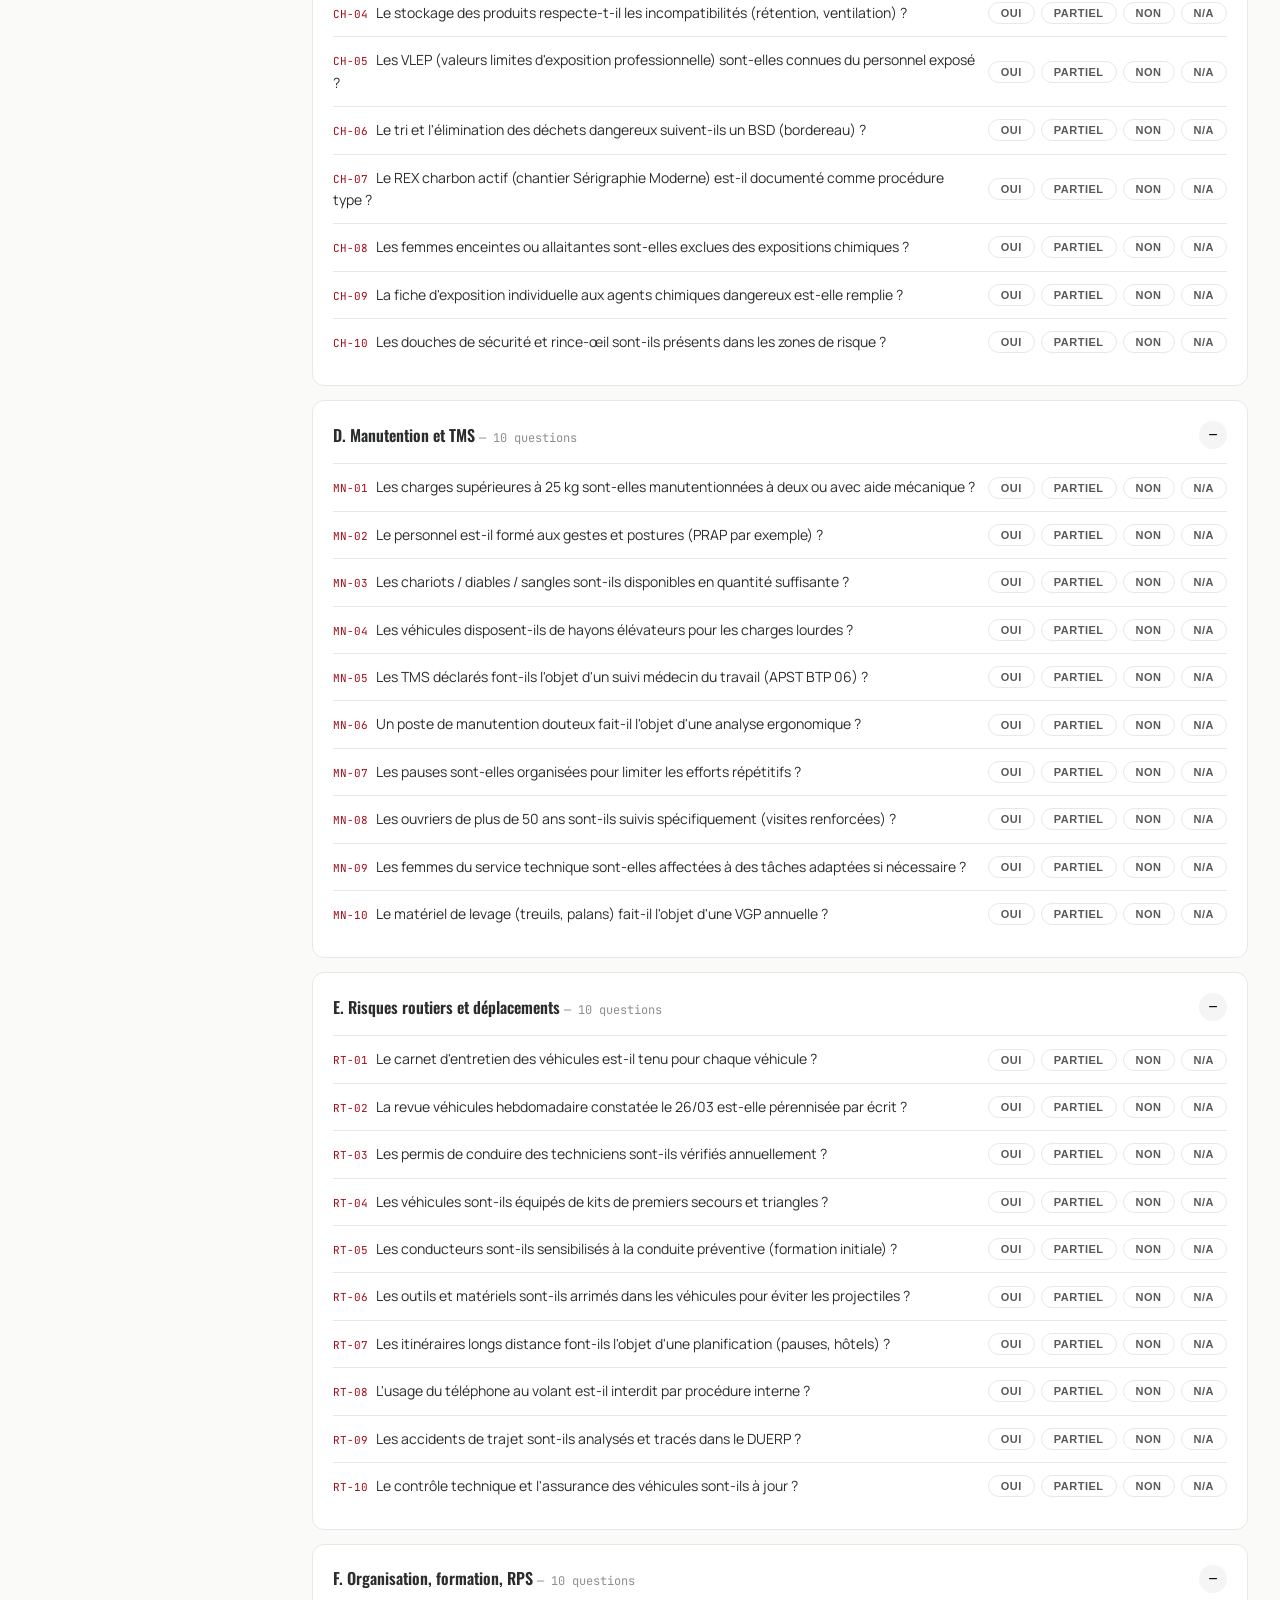
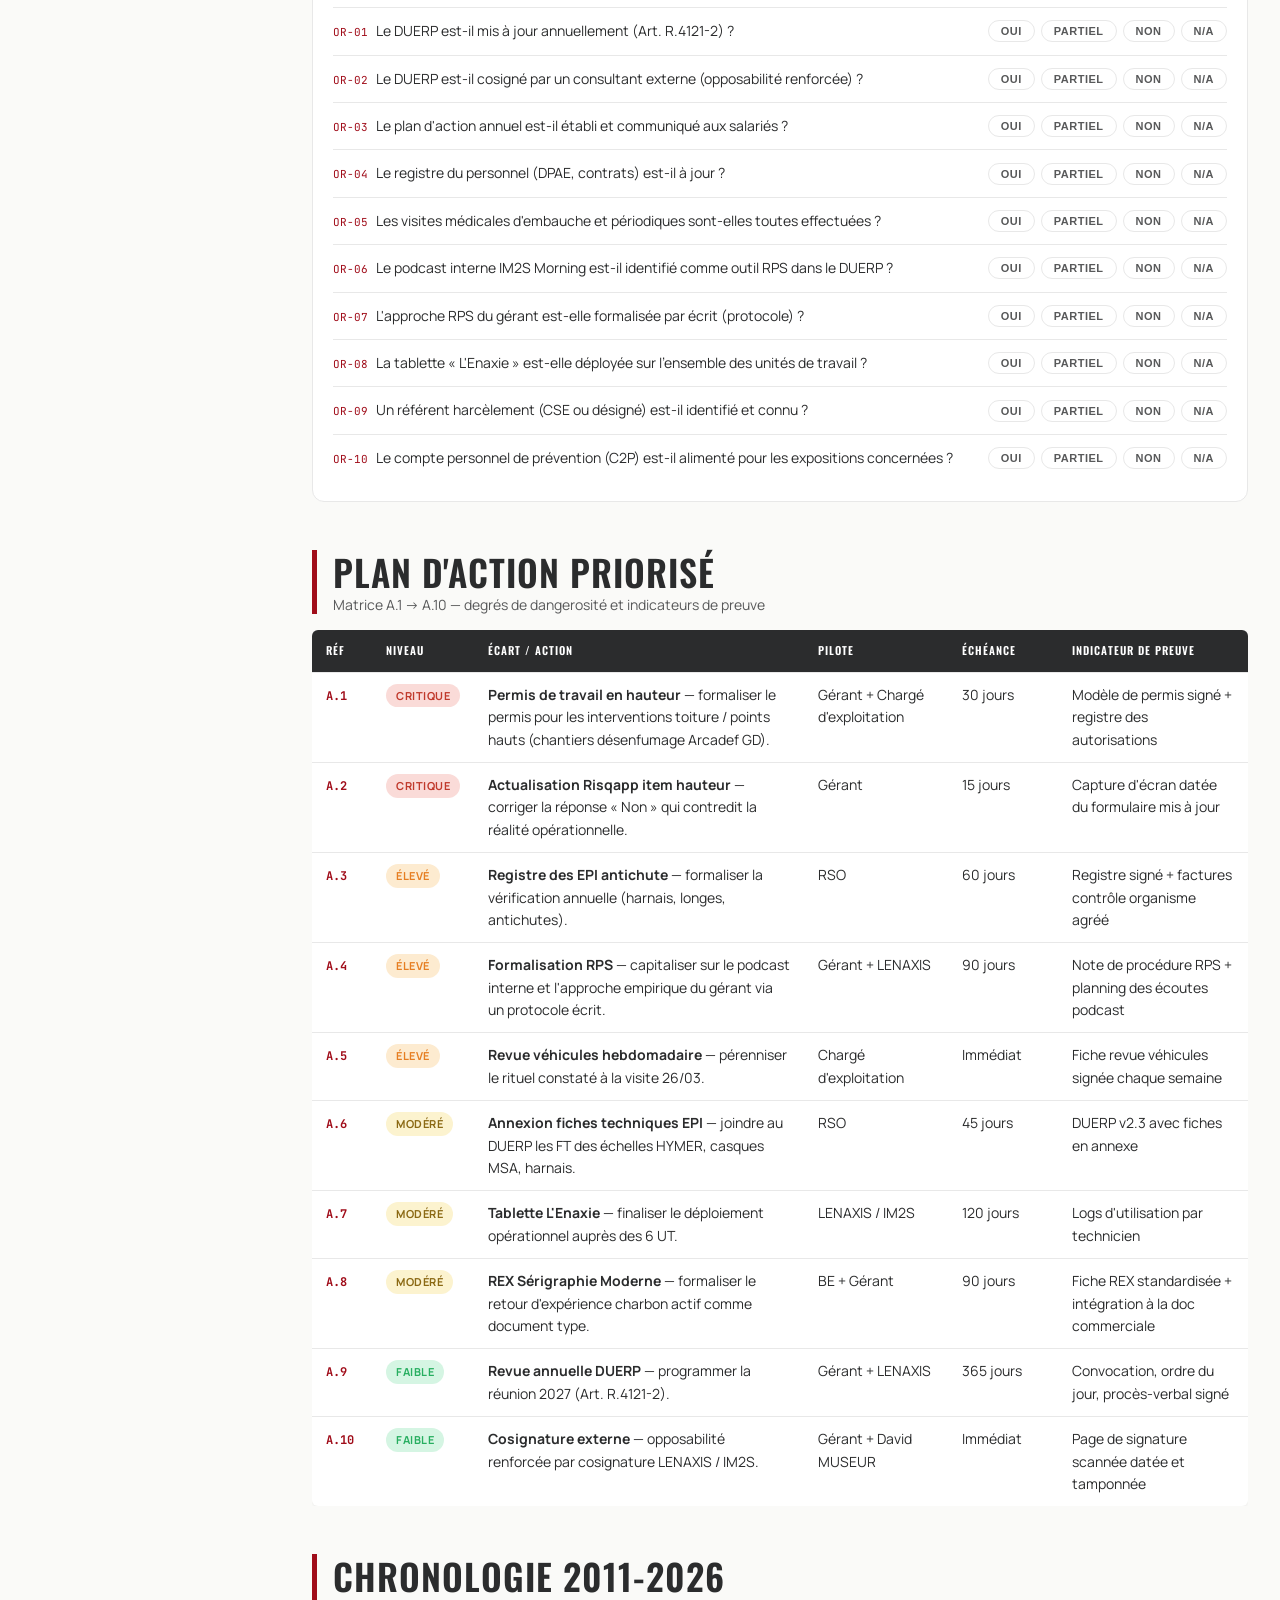
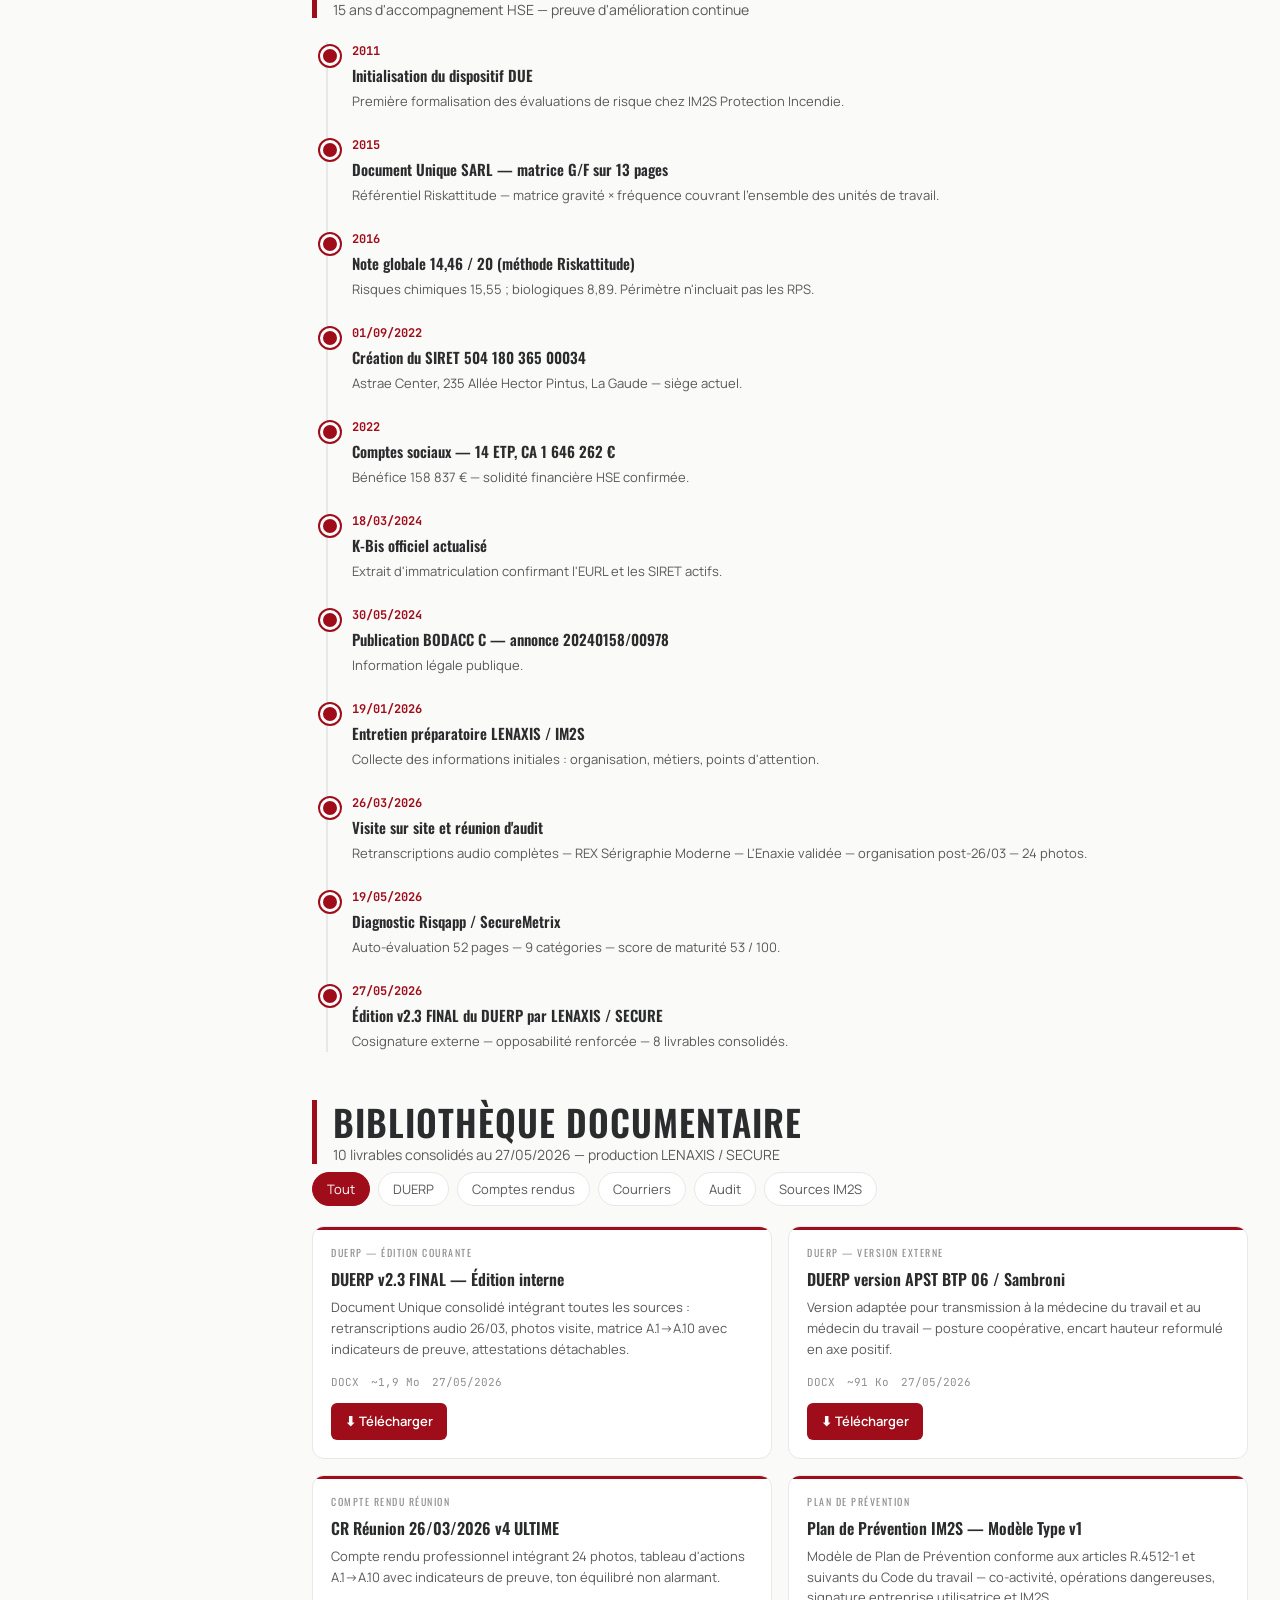
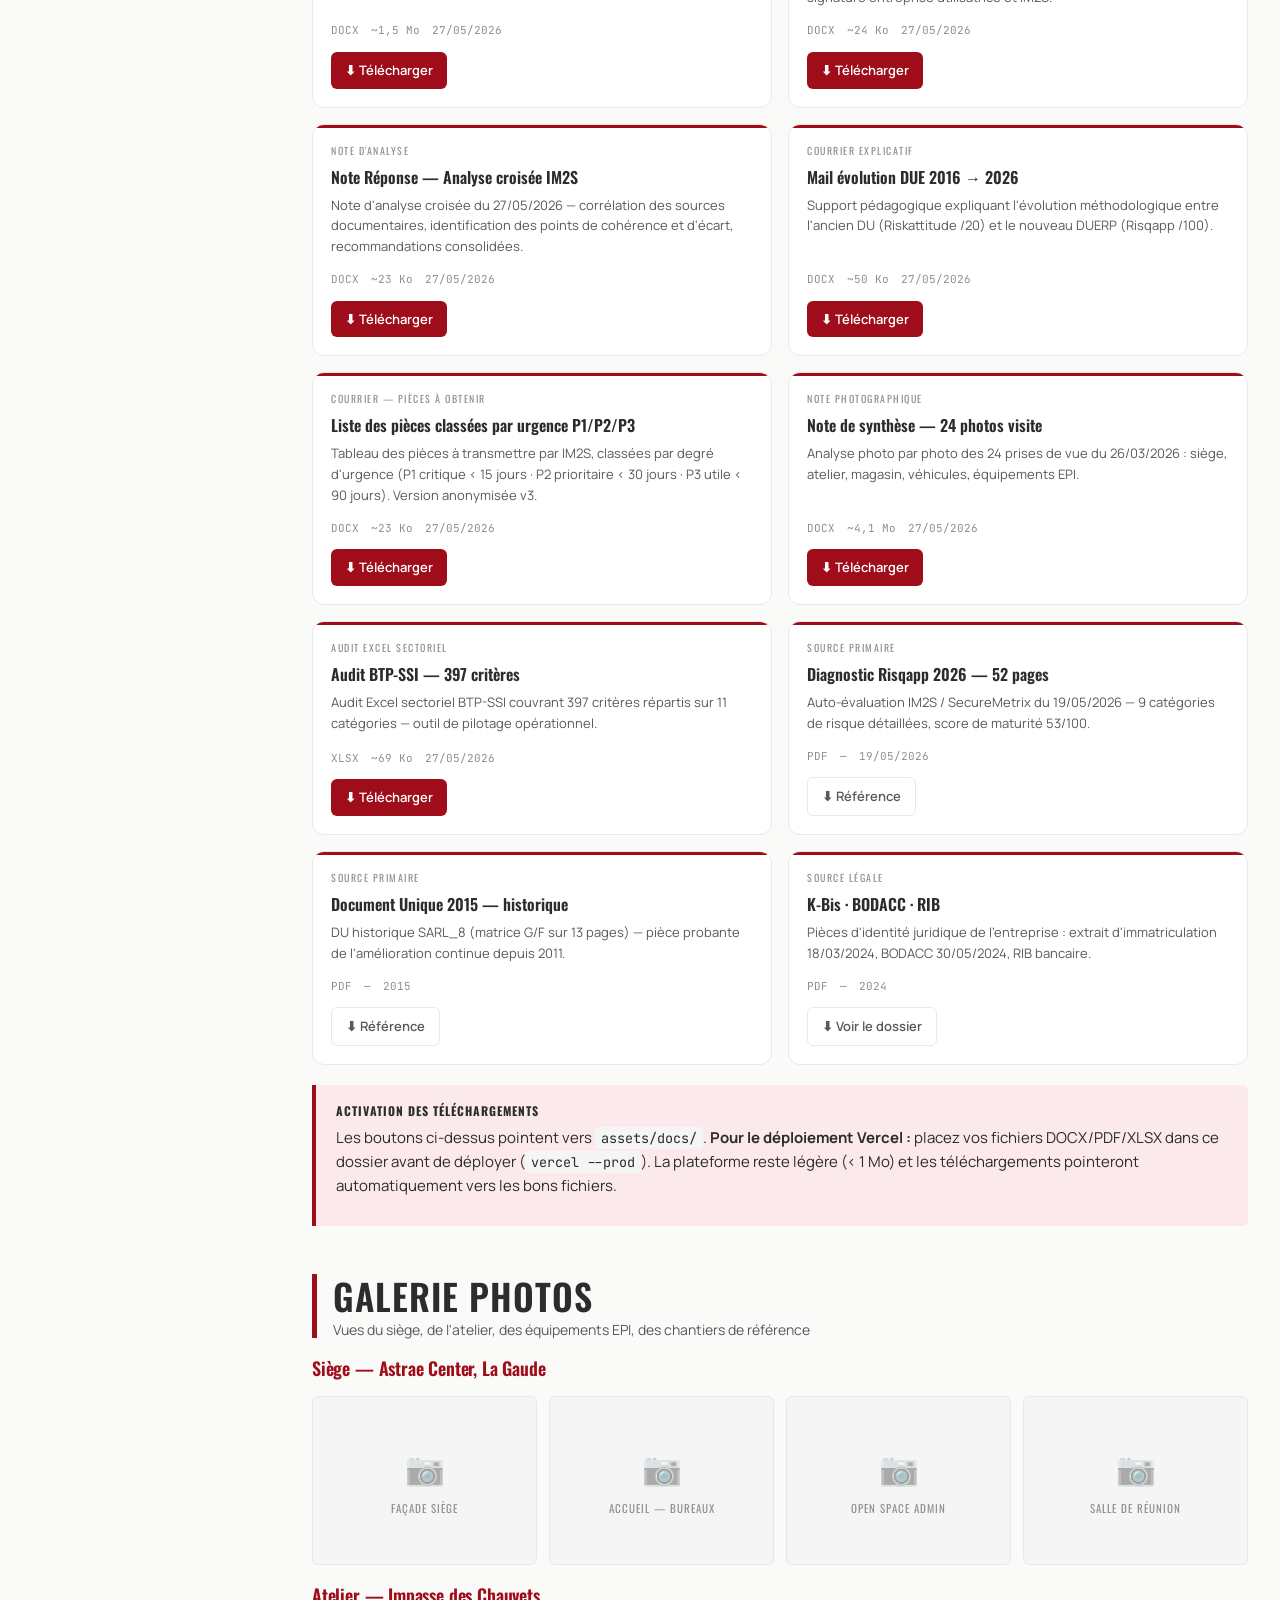
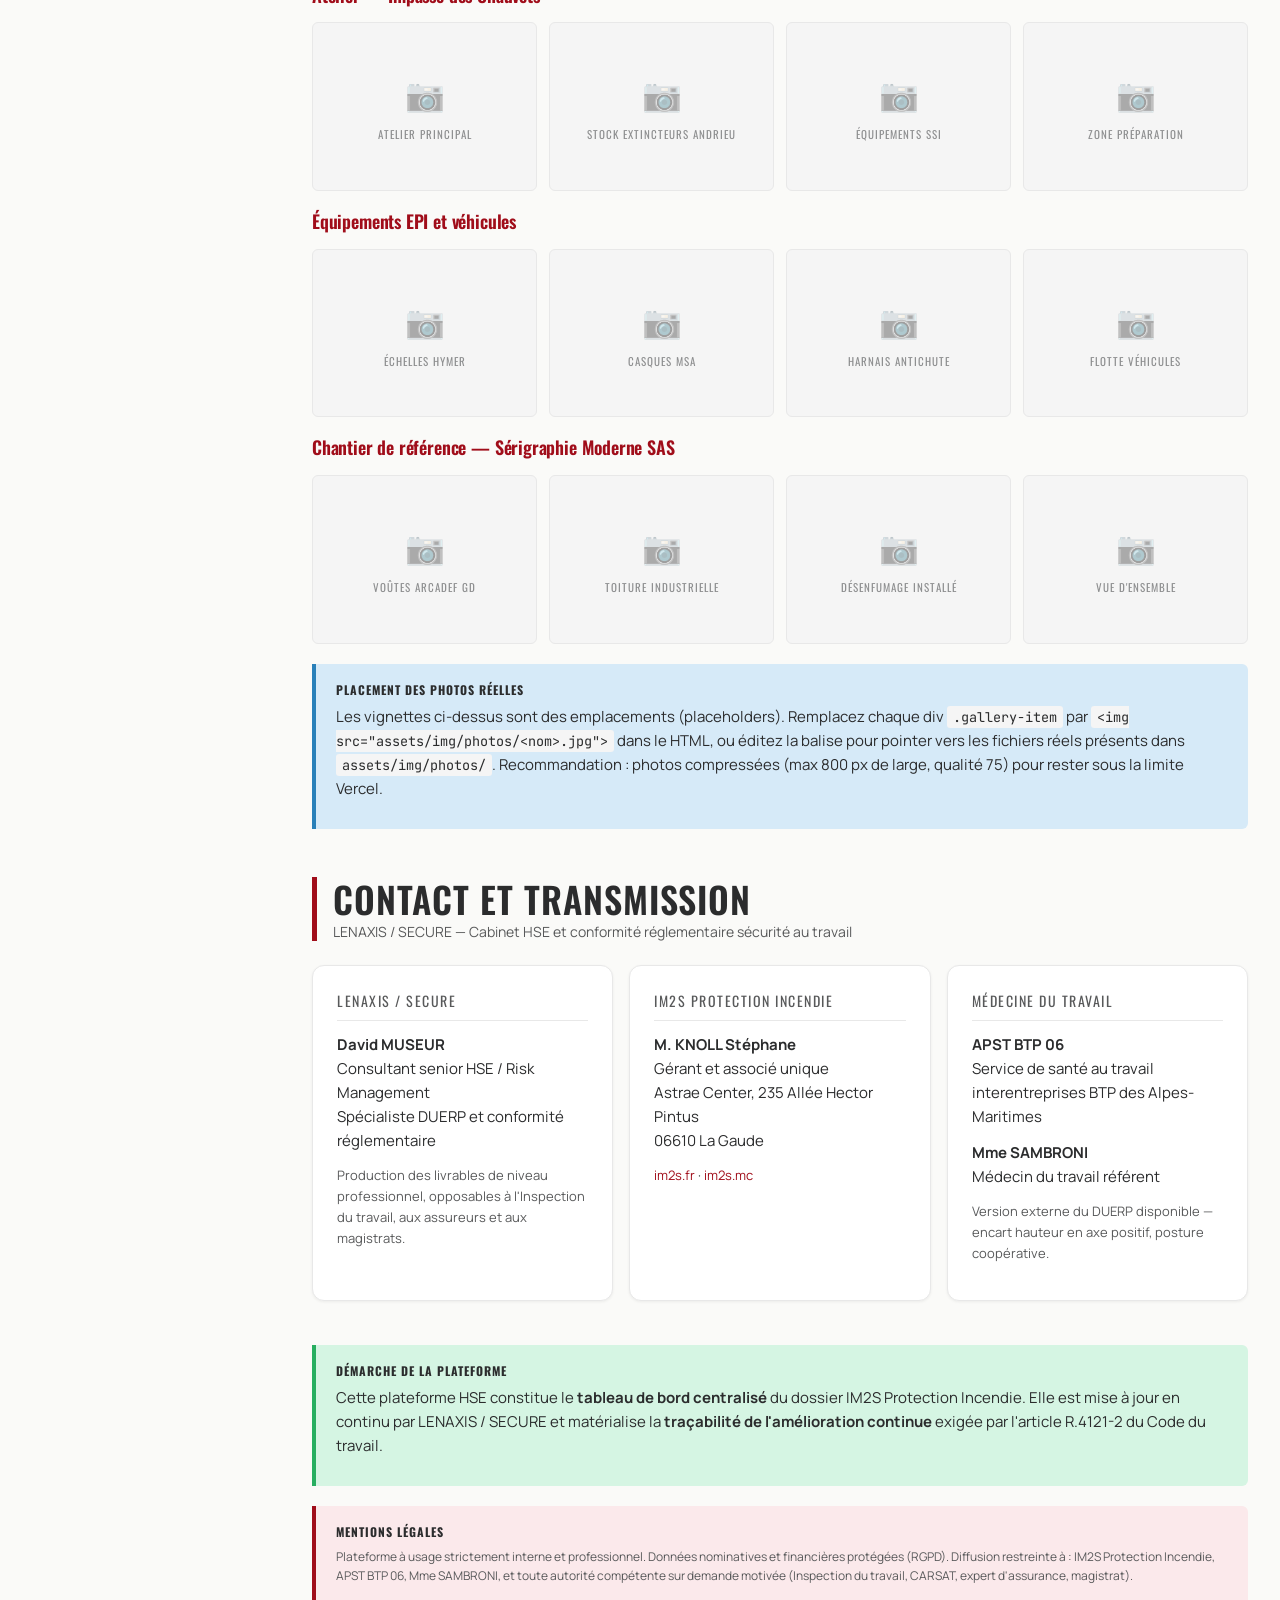
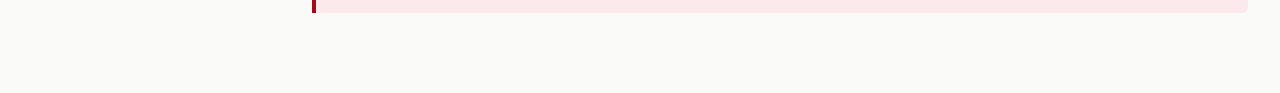
==== commit f24aafab: "Add files via upload" ====
--- a/plateforme_im2s/index.html
+++ b/plateforme_im2s/index.html
@@ -1,344 +1,798 @@
 <!DOCTYPE html>
 <html lang="fr">
 <head>
-  <meta charset="UTF-8">
-  <meta name="viewport" content="width=device-width, initial-scale=1.0">
-  <meta name="description" content="Plateforme HSE IM2S Protection Incendie — DUERP, cartographie des risques, plan d'action, audit interactif, bibliothèque documentaire.">
+  <meta charset="UTF-8" />
+  <meta name="viewport" content="width=device-width, initial-scale=1.0" />
+  <meta name="description" content="Plateforme HSE IM2S Protection Incendie — DUERP 2026, audit BTP-SSI, plan d'action priorisé. Édité par LENAXIS/SECURE." />
+  <meta name="robots" content="noindex, nofollow" />
   <title>Plateforme HSE — IM2S Protection Incendie</title>
-  <link rel="stylesheet" href="assets/style.css">
-  <link rel="icon" type="image/svg+xml" href="assets/img/logo_im2s_professional.svg">
-  <link rel="alternate icon" type="image/jpeg" href="assets/img/logo_im2s.jpg">
+
+  <link rel="icon" type="image/png" href="assets/img/favicon.png" />
+
+  <!-- Préchargement fonts -->
+  <link rel="preconnect" href="https://fonts.googleapis.com" />
+  <link rel="preconnect" href="https://fonts.gstatic.com" crossorigin />
+  <link href="https://fonts.googleapis.com/css2?family=Oswald:wght@400;500;600;700&amp;family=Manrope:wght@300;400;500;600;700&amp;family=JetBrains+Mono:wght@400;500;700&amp;display=swap" rel="stylesheet" />
+
+  <link rel="stylesheet" href="css/styles.css" />
 </head>
 <body>
 
-<button id="mobile-menu-btn" class="mobile-menu-btn">☰ Menu</button>
-
-<div class="app">
-
-  <!-- ============ SIDEBAR ============ -->
+<button id="burger" class="mobile-burger" aria-label="Menu">☰</button>
+
+<div class="app-shell">
+
+  <!-- ====================================================
+       SIDEBAR
+       ==================================================== -->
   <aside class="sidebar">
     <div class="sidebar-header">
-      <img src="assets/img/logo_im2s_professional.svg" alt="Logo IM2S Protection Incendie" onerror="this.src='assets/img/logo_im2s.jpg'">
-      <h1>Plateforme HSE</h1>
-      <p>IM2S PROTECTION INCENDIE<br>Édition 2026 v2.2 ULTIME</p>
+      <img src="assets/img/logo_im2s.png" alt="IM2S Protection Incendie" />
+      <div class="subtitle">Plateforme HSE — Édition 2026</div>
     </div>
 
-    <nav>
-      <ul class="nav-list">
-        <li><a class="nav-item active" data-section="accueil" href="#accueil"><span class="icon">🏠</span>Accueil</a></li>
-        <li><a class="nav-item" data-section="societe" href="#societe"><span class="icon">🏢</span>Société</a></li>
-        <li><a class="nav-item" data-section="duerp" href="#duerp"><span class="icon">📋</span>DUERP — édition courante</a></li>
-        <li><a class="nav-item" data-section="biblio" href="#biblio"><span class="icon">📁</span>Bibliothèque documentaire</a></li>
-        <li><a class="nav-item" data-section="risques" href="#risques"><span class="icon">⚠️</span>Cartographie des risques</a></li>
-        <li><a class="nav-item" data-section="plan" href="#plan"><span class="icon">🎯</span>Plan d'action priorisé</a></li>
-        <li><a class="nav-item" data-section="kpi" href="#kpi"><span class="icon">📊</span>Indicateurs HSE</a></li>
-        <li><a class="nav-item" data-section="audit" href="#audit"><span class="icon">✅</span>Audit interactif</a></li>
-        <li><a class="nav-item" data-section="chantiers" href="#chantiers"><span class="icon">🏗</span>Chantiers</a></li>
-        <li><a class="nav-item" data-section="habilitations" href="#habilitations"><span class="icon">🎓</span>Habilitations</a></li>
-        <li><a class="nav-item" data-section="contacts" href="#contacts"><span class="icon">📞</span>Contacts / Urgences</a></li>
-      </ul>
+    <nav class="sidebar-nav">
+      <div class="nav-section-title">Vue d'ensemble</div>
+      <a href="#dashboard" data-target="dashboard"><span class="icon">▸</span> Tableau de bord</a>
+      <a href="#presentation" data-target="presentation"><span class="icon">▸</span> Présentation IM2S</a>
+      <a href="#identite" data-target="identite"><span class="icon">▸</span> Identité juridique</a>
+
+      <div class="nav-section-title">Évaluation</div>
+      <a href="#diagnostic" data-target="diagnostic"><span class="icon">▸</span> Diagnostic et risques</a>
+      <a href="#duerp" data-target="duerp"><span class="icon">▸</span> DUERP 2026</a>
+      <a href="#audit" data-target="audit"><span class="icon">▸</span> Audit interactif</a>
+
+      <div class="nav-section-title">Pilotage</div>
+      <a href="#plan" data-target="plan"><span class="icon">▸</span> Plan d'action</a>
+      <a href="#chronologie" data-target="chronologie"><span class="icon">▸</span> Chronologie 2011-2026</a>
+
+      <div class="nav-section-title">Ressources</div>
+      <a href="#bibliotheque" data-target="bibliotheque"><span class="icon">▸</span> Bibliothèque</a>
+      <a href="#galerie" data-target="galerie"><span class="icon">▸</span> Galerie photos</a>
+      <a href="#contact" data-target="contact"><span class="icon">▸</span> Contact</a>
     </nav>
 
     <div class="sidebar-footer">
-      <strong>Établi par :</strong><br>
-      LENAXIS / SECURE<br>
-      David MUSEUR — Consultant HSE<br><br>
-      Date : 27 mai 2026<br>
-      Version 1
+      <strong>LENAXIS / SECURE</strong><br />
+      David MUSEUR<br />
+      Cabinet HSE et conformité<br />
+      <span id="year"></span>
     </div>
   </aside>
 
-  <!-- ============ MAIN ============ -->
+  <!-- ====================================================
+       MAIN CONTENT
+       ==================================================== -->
   <main class="main">
 
-    <!-- ACCUEIL -->
-    <section id="section-accueil" class="section active">
-      <div class="page-header">
-        <h1>Tableau de bord HSE</h1>
-        <div class="breadcrumb">Accueil — synthèse opérationnelle de la situation HSE d'IM2S au 27 mai 2026</div>
+    <div class="topbar">
+      <div class="crumbs">
+        Plateforme HSE <strong>›</strong> <span id="crumbs-current">Tableau de bord</span>
       </div>
-
-      <div class="alert">
-        <div class="alert-title">🚨 ALERTE CRITIQUE — Paradoxe « travail en hauteur » à corriger</div>
-        Le diagnostic Risqapp du 19/05/2026 répond NON à la question « Travailleurs en hauteur ? », en contradiction flagrante avec le devis Sérigraphie Moderne (voûtes Arcadef GD 2,80 m en toiture). Ce risque nié expose le gérant à une <strong>reconnaissance de faute inexcusable</strong> en cas d'accident. À corriger formellement dans tout document interne (voir DUERP v2.2 ULTIME §1.1, fiche FR-01).
-      </div>
-
-      <div class="alert warning">
-        <div class="alert-title">⚠️ 4 actions IMMÉDIATES (< 7 jours)</div>
-        <ol style="margin:8px 0 0 24px;">
-          <li>Correction du paradoxe travail en hauteur dans le diagnostic Risqapp.</li>
-          <li>Interdiction d'accès aux installations électriques pour les 3 salariés non habilités.</li>
-          <li>Programmation des formations habilitations électriques (sous 30 jours).</li>
-          <li>Vérification générale annuelle des EPI antichute.</li>
-        </ol>
-      </div>
-
-      <h2 style="color:var(--red);font-size:22px;margin:24px 0 12px;">Indicateurs synthétiques</h2>
-      <div class="grid grid-4" id="kpi-grid"></div>
-
-      <div class="card mt-4">
-        <h2>Navigation rapide</h2>
-        <div class="grid grid-3">
-          <a class="btn btn-outline" data-section="duerp" onclick="document.querySelector('[data-section=duerp]').click(); return false;">📋 DUERP v2.2 ULTIME (télécharger)</a>
-          <a class="btn btn-outline" data-section="risques" onclick="document.querySelector('[data-section=risques]').click(); return false;">⚠️ 25 fiches de risque</a>
-          <a class="btn btn-outline" data-section="plan" onclick="document.querySelector('[data-section=plan]').click(); return false;">🎯 21 actions priorisées</a>
-          <a class="btn btn-outline" data-section="biblio" onclick="document.querySelector('[data-section=biblio]').click(); return false;">📁 Bibliothèque (7 docs)</a>
-          <a class="btn btn-outline" data-section="audit" onclick="document.querySelector('[data-section=audit]').click(); return false;">✅ Audit interactif (45 Q)</a>
-          <a class="btn btn-outline" data-section="contacts" onclick="document.querySelector('[data-section=contacts]').click(); return false;">📞 Numéros d'urgence</a>
-        </div>
-      </div>
-    </section>
-
-    <!-- SOCIÉTÉ -->
-    <section id="section-societe" class="section">
-      <div class="page-header">
-        <h1>Société</h1>
-        <div class="breadcrumb">Identité juridique, structure, certifications, marque employeur</div>
-      </div>
-
-      <div class="card">
-        <h2>Identité juridique</h2>
-        <div class="table-wrap" style="box-shadow:none;">
-          <table>
+      <div class="meta">DUERP v2.3 FINAL — 27/05/2026</div>
+    </div>
+
+    <div class="content">
+
+      <!-- ============================================
+           1. TABLEAU DE BORD
+           ============================================ -->
+      <section id="dashboard">
+        <h1>Tableau de bord HSE
+          <span class="subtitle">Vue d'ensemble de la conformité IM2S Protection Incendie au 27/05/2026</span>
+        </h1>
+
+        <div class="kpi-grid">
+          <div class="kpi">
+            <div class="kpi-label">Effectif courant</div>
+            <div class="kpi-value">18<span class="kpi-unit">collab.</span></div>
+            <div class="kpi-trend">13 H + 5 F · 2 recrutements en cours</div>
+          </div>
+          <div class="kpi">
+            <div class="kpi-label">Score de maturité 2026</div>
+            <div class="kpi-value">53<span class="kpi-unit">/ 100</span></div>
+            <div class="kpi-trend">Source : Risqapp / SecureMetrix · 19/05/2026</div>
+          </div>
+          <div class="kpi">
+            <div class="kpi-label">Unités de travail évaluées</div>
+            <div class="kpi-value">6<span class="kpi-unit">UT</span></div>
+            <div class="kpi-trend">25 fiches de risque détaillées</div>
+          </div>
+          <div class="kpi">
+            <div class="kpi-label">Plan d'action</div>
+            <div class="kpi-value">10<span class="kpi-unit">actions</span></div>
+            <div class="kpi-trend">Matrice A.1 → A.10 avec indicateurs de preuve</div>
+          </div>
+          <div class="kpi">
+            <div class="kpi-label">Accompagnement</div>
+            <div class="kpi-value">15<span class="kpi-unit">ans</span></div>
+            <div class="kpi-trend">Continuité depuis 2011</div>
+          </div>
+          <div class="kpi">
+            <div class="kpi-label">Certifications</div>
+            <div class="kpi-value">2<span class="kpi-unit">labels</span></div>
+            <div class="kpi-trend">Qualibat n°80634 · APSAD R6</div>
+          </div>
+        </div>
+
+        <div class="fhr">
+          <div class="fhr-card facts">
+            <div class="fhr-header">Faits constatés</div>
+            <ul class="fhr-list">
+              <li>EURL à associé unique — gérant M. KNOLL Stéphane</li>
+              <li>SIRET actif 504 180 365 00034 (Astrae Center, La Gaude)</li>
+              <li>Effectif réel 2022 : 14 ETP — IDCC 1597 confirmé</li>
+              <li>CA 2022 : 1 646 262 € — bénéfice 158 837 €</li>
+              <li>Continuité DUE depuis 2011 (15 ans)</li>
+              <li>Tablette « L'Enaxie » validée APST BTP</li>
+            </ul>
+          </div>
+          <div class="fhr-card hypotheses">
+            <div class="fhr-header">Hypothèses à confirmer</div>
+            <ul class="fhr-list">
+              <li>Propriété des locaux par SCI LA FRISETIANE (à confirmer juridiquement)</li>
+              <li>Détail nominatif des techniciens (organigramme post-26/03)</li>
+              <li>Périmètre exact des activités Monaco (im2s.mc)</li>
+              <li>État précis du registre des EPI antichute</li>
+            </ul>
+          </div>
+          <div class="fhr-card recos">
+            <div class="fhr-header">Recommandations</div>
+            <ul class="fhr-list">
+              <li>Formaliser le permis de travail en hauteur</li>
+              <li>Mettre à jour la déclaration Risqapp (item « hauteur »)</li>
+              <li>Annexer fiches techniques EPI au DUERP</li>
+              <li>Programmer revue annuelle obligatoire (C. trav. R.4121-2)</li>
+              <li>Tracer la cosignature externe LENAXIS pour opposabilité</li>
+            </ul>
+          </div>
+        </div>
+      </section>
+
+      <!-- ============================================
+           2. PRÉSENTATION
+           ============================================ -->
+      <section id="presentation">
+        <h1>Présentation IM2S Protection Incendie
+          <span class="subtitle">Installation et maintenance de systèmes de sécurité et protection incendie</span>
+        </h1>
+
+        <div class="card">
+          <p>
+            <strong>IM2S Protection Incendie</strong> est une PME spécialisée dans l'installation, la maintenance et la conformité réglementaire des systèmes de sécurité incendie (SSI) en bâtiment. L'entreprise intervient sur tous types d'établissements : <strong>ERP, ERT, habitat collectif, ICPE</strong>, avec une expertise reconnue en désenfumage naturel.
+          </p>
+          <p>
+            La structure repose sur une méthodologie propriétaire <span class="mono">PRIMO</span> — audit complet des obligations réglementaires clients — et utilise un référentiel formation EPI conforme à la norme <strong>APSAD R6</strong>, appuyé par des simulateurs de réalité virtuelle <span class="mono">BullsEye™</span>.
+          </p>
+        </div>
+
+        <h3>Métiers et organisation post-26/03/2026</h3>
+        <div class="table-wrap">
+          <table class="data">
+            <thead>
+              <tr><th>Unité de travail</th><th>Effectif</th><th>Mission</th></tr>
+            </thead>
             <tbody>
-              <tr><td><strong>Dénomination officielle</strong></td><td>INSTALLATION MAINTENANCE DE SYSTÈME DE SÉCURITÉ ET PROTECTION INCENDIE</td></tr>
-              <tr><td><strong>Sigle</strong></td><td>IM2S PROTECTION INCENDIE</td></tr>
-              <tr><td><strong>Forme juridique</strong></td><td>SARL à associé unique (EURL) au capital de 100 000 €</td></tr>
-              <tr><td><strong>SIREN</strong></td><td>504 180 365</td></tr>
-              <tr><td><strong>SIRET siège actif</strong></td><td>504 180 365 00034 (Astrae Center, créé 01/09/2022)</td></tr>
-              <tr><td><strong>SIRETs fermés</strong></td><td>00018 (ZI Les Nertières), 00026 (Espace La Gaude)</td></tr>
-              <tr><td><strong>Date création</strong></td><td>05/06/2008 (immatriculation initiale)</td></tr>
-              <tr><td><strong>Code NAF</strong></td><td>4321A — Travaux d'installation électrique dans tous locaux</td></tr>
-              <tr><td><strong>Adresse</strong></td><td>Astrae Center, 235 Allée Hector Pintus, 06610 LA GAUDE</td></tr>
-              <tr><td><strong>Téléphone</strong></td><td>04 93 58 75 38</td></tr>
-              <tr><td><strong>Site web</strong></td><td><a href="https://www.im2s.fr" target="_blank" style="color:#A00D1A;">https://www.im2s.fr</a> · <a href="https://www.im2s.mc" target="_blank" style="color:#A00D1A;">.mc (Monaco)</a></td></tr>
-              <tr><td><strong>Gérant / Associé unique</strong></td><td>M. Stéphane KNOLL</td></tr>
-              <tr><td><strong>Effectif au 26/03/2026</strong></td><td><strong>18 collaborateurs</strong> (13 hommes + 5 femmes, dont 1 longue maladie) — vers 19 avec recrutements en cours</td></tr>
-              <tr><td><strong>Effectif moyen 2022 (comptes sociaux)</strong></td><td>14 ETP (10 ouvriers + 4 employés)</td></tr>
-              <tr><td><strong>Convention collective ouvriers</strong></td><td>IDCC 1597 — BTP > 10 salariés</td></tr>
-              <tr><td><strong>Convention collective ETAM</strong></td><td>IDCC 2609 — ETAM du Bâtiment</td></tr>
+              <tr><td><strong>UT1 — Administration / Commercial</strong></td><td>~3 ETP</td><td>Gestion administrative, devis, facturation, relation client</td></tr>
+              <tr><td><strong>UT2 — Bureau d'études</strong></td><td>~2 ETP</td><td>Conception SSI, plans, dimensionnement, prescriptions</td></tr>
+              <tr><td><strong>UT3 — Service technique M1 (maintenance)</strong></td><td>~3 ETP</td><td>Maintenance préventive, vérifications périodiques</td></tr>
+              <tr><td><strong>UT4 — Service technique M2 (installation)</strong></td><td>~3 ETP</td><td>Installation, pose, mise en service</td></tr>
+              <tr><td><strong>UT5 — Service technique W DEST (désenfumage)</strong></td><td>~2 ETP</td><td>Désenfumage naturel / mécanique, travaux en hauteur</td></tr>
+              <tr><td><strong>UT6 — Direction / Chargé d'exploitation / RSO</strong></td><td>~3 ETP</td><td>Pilotage, encadrement, conformité, qualité</td></tr>
             </tbody>
           </table>
         </div>
-      </div>
-
-      <div class="card">
-        <h2>Certifications et qualifications</h2>
-        <ul>
-          <li><strong>Qualibat n°80634</strong> — Qualification générale Qualibat (marchés publics, confiance donneurs d'ordre)</li>
-          <li><strong>Qualibat n°5442</strong> — Qualification spécifique « Désenfumage naturel »</li>
-          <li><strong>Référentiel APSAD R6</strong> — Utilisé pour les formations EPI dispensées aux clients (simulateurs BullsEye™ VR)</li>
-          <li><strong>Distributeur officiel ANDRIEU</strong> — Fabricant français d'extincteurs (NF)</li>
-          <li><strong>NF S 61-932 à 934, 970</strong> — Normes d'installation/maintenance SSI applicables</li>
-        </ul>
-      </div>
-
-      <div class="card">
-        <h2>Marque employeur — éléments positifs</h2>
-        <ul>
-          <li>🎙 <strong>Podcast interne « IM2S Protection Incendie MORNING »</strong> — diffusé sur Apple Podcasts, Spotify, Podcastics. Animé par les salariés. Atout de prévention RPS (lutte contre l'isolement, cohésion).</li>
-          <li>⭐ <strong>Note 5/5 sur GoWork</strong> — avis employeur exceptionnels.</li>
-          <li>📓 <strong>Cahier de doléances</strong> ouvert aux salariés (confirmé CR 19/01) — remontée de signaux faibles.</li>
-          <li>👷 <strong>Charte EPI signée</strong> par les nouveaux entrants — bonne pratique.</li>
-          <li>📐 <strong>Méthodologie propriétaire « PRIMO »</strong> — outil interne d'audit des obligations réglementaires clients.</li>
-          <li>📜 <strong>Devis Sérigraphie Moderne</strong> — clauses amiante et co-activité exemplaires (maturité contractuelle élevée).</li>
-        </ul>
-      </div>
-
-      <div class="card">
-        <h2>Données financières 2022 (capacité d'investissement HSE)</h2>
-        <div class="grid grid-4">
-          <div class="kpi-card green"><div class="label">CA 2022</div><div class="value">1,65 M€</div><div class="sublabel">Produits d'exploitation</div></div>
-          <div class="kpi-card green"><div class="label">Bénéfice net</div><div class="value">158 k€</div><div class="sublabel">Marge ~9,6 %</div></div>
-          <div class="kpi-card green"><div class="label">Report à nouveau</div><div class="value">647 k€</div><div class="sublabel">Capitaux propres solides</div></div>
-          <div class="kpi-card"><div class="label">Immobilisations corp.</div><div class="value">394 k€</div><div class="sublabel">Dont 203 k€ matériel transport</div></div>
-        </div>
-        <div class="alert success mt-2">
-          <div class="alert-title">✓ Conséquence opérationnelle HSE</div>
-          Aucune restriction budgétaire ne saurait entraver la mise en œuvre du plan d'action de prévention.
-        </div>
-      </div>
-    </section>
-
-    <!-- DUERP -->
-    <section id="section-duerp" class="section">
-      <div class="page-header">
-        <h1>DUERP — Édition courante</h1>
-        <div class="breadcrumb">Document Unique d'Évaluation des Risques Professionnels — version 2.2 ULTIME du 27/05/2026</div>
-      </div>
-
-      <div class="alert info">
-        <div class="alert-title">📋 DUERP version 1.1 — cosigné LENAXIS / SECURE</div>
-        Édition <strong>v2.0 FINALE</strong> (~110 pages) intégrant l'ensemble des sources : DU 2015, DU Riskattitude 2016, CR entretien 19/01/2026, diagnostic Risqapp 19/05/2026, <strong>retranscriptions audio complètes de la réunion du 26/03/2026</strong>, photos visite, rapport documentaire IA, comptes sociaux 2022/2024, actes 2022. <strong>Données actualisées</strong> : effectif 18 collaborateurs (13 H + 5 F), tablette L'Enaxie formalisée, REX SÉRIGRAPHIE MODERNE, approche RPS empirique. Opposabilité renforcée par la cosignature consultant externe.
-      </div>
-
-      <div class="card">
-        <h2>Contenu de l'édition v1.1</h2>
-        <ul>
-          <li>Partie 1 — Présentation de l'entreprise (identité EURL corrigée, certifications, marque employeur, financier)</li>
-          <li>Partie 2 — Méthodologie d'évaluation (cotation Gravité × Fréquence × Maîtrise)</li>
-          <li>Partie 3 — 6 Unités de Travail (effectifs et activités détaillés)</li>
-          <li>Partie 4 — Synthèse globale et alertes critiques (paradoxe travail en hauteur)</li>
-          <li>Partie 5 — 25 fiches de risque détaillées (FR-01 à FR-25 — 11 familles)</li>
-          <li>Partie 6 — Plan d'action priorisé (21 actions IMMÉDIAT / 30j / 3m / 6m / 12m)</li>
-          <li>Partie 7 — Indicateurs de pilotage HSE</li>
-          <li>Partie 8 — Pièces probantes</li>
-          <li>Partie 9 — 6 attestations détachables (EPI, habilitations, CACES, accueil, carte BTP, SST)</li>
-          <li>Partie 10 — Annexes méthodologiques</li>
-          <li><strong>Annexe A — Historique consolidé 2015 → 2016 → 2026 (chronologie + matrice 2015 G/F intégrale 13 p.)</strong></li>
-        </ul>
-        <div class="text-center mt-2">
-          <a href="assets/docs/DUERP_IM2S_v2_2_ULTIME.docx" class="btn" download>
-            📥 Télécharger le DUERP v2.2 ULTIME (DOCX, 85 Ko)
-          </a>
-        </div>
-      </div>
-
-      <div class="card">
-        <h2>Sources analysées dans cette édition</h2>
-        <ol>
-          <li>DU SARL IM2S — matrice G/F 13 p. (Riskattitude, 07/12/2015)</li>
-          <li>Document_unique_IM2S.pdf — DUERP 44 p. (Riskattitude, 01/02/2016, note 14,46/20)</li>
-          <li>CR entretien 19/01/2026 (Riskattitude / IM2S)</li>
-          <li>JSON 839 risques (export Riskattitude, audit 26/03/2026 non finalisé)</li>
-          <li>Diagnostic Risqapp/SecureMetrix 52 p. (19/05/2026, note 53/100)</li>
-          <li>Diagnostic DUE 2026 — mise à jour Word (rapport 27/05/2026)</li>
-          <li><strong>Retranscriptions audio complètes de la réunion du 26/03/2026</strong> (durée &gt; 1h)</li>
-          <li><strong>24 photographies de la visite</strong> du 26/03/2026 (note de synthèse séparée)</li>
-          <li>Rapport documentaire IA tierce (Pappers, INSEE, BODACC, comptes sociaux, presse, podcast)</li>
-          <li>Extrait Pappers à jour 26/05/2026</li>
-          <li>Comptes sociaux 2024 + 2022 (greffe)</li>
-          <li>Actes 13/09/2022 (création SIRET 00034)</li>
-          <li>BODACC C 27/02/2024</li>
-          <li>Devis Sérigraphie Moderne SAS (chantier de référence)</li>
-          <li>Plan de prévention IM2S — canevas Riskattitude vide</li>
-          <li>Logo officiel IM2S (charte rouge #A00D1A / gris #5A5B5C)</li>
-        </ol>
-      </div>
-
-      <div class="card">
-        <h2>Conservation</h2>
-        <p>Conformément à l'<strong>Art. L.4121-3-1 du Code du travail</strong>, le DUERP et l'ensemble des versions historiques doivent être conservés pendant <strong>40 ans</strong>. La bibliothèque documentaire de cette plateforme assure cette conservation pour les versions à date.</p>
-      </div>
-    </section>
-
-    <!-- BIBLIOTHÈQUE -->
-    <section id="section-biblio" class="section">
-      <div class="page-header">
-        <h1>Bibliothèque documentaire</h1>
-        <div class="breadcrumb">Tous les documents HSE — téléchargement individuel</div>
-      </div>
-      <div id="biblio-content"></div>
-    </section>
-
-    <!-- RISQUES -->
-    <section id="section-risques" class="section">
-      <div class="page-header">
-        <h1>Cartographie des risques</h1>
-        <div class="breadcrumb">25 fiches de risque détaillées — 11 familles</div>
-      </div>
-      <div id="risques-content"></div>
-    </section>
-
-    <!-- PLAN D'ACTION -->
-    <section id="section-plan" class="section">
-      <div class="page-header">
-        <h1>Plan d'action priorisé</h1>
-        <div class="breadcrumb">21 actions concrètes — IMMÉDIAT, 30j, 3m, 6m, 12m</div>
-      </div>
-      <div id="plan-content"></div>
-    </section>
-
-    <!-- KPI -->
-    <section id="section-kpi" class="section">
-      <div class="page-header">
-        <h1>Indicateurs HSE</h1>
-        <div class="breadcrumb">Tableau de bord des indicateurs de pilotage</div>
-      </div>
-      <div class="card">
-        <h2>Indicateurs synthétiques actuels</h2>
-        <div class="grid grid-4" id="kpi-grid-2">
-          <!-- même contenu que accueil -->
-        </div>
-      </div>
-      <div class="card">
-        <h2>Indicateurs à suivre annuellement</h2>
-        <div class="table-wrap" style="box-shadow:none;">
-          <table>
+
+        <div class="callout info">
+          <div class="callout-title">Atouts différenciants</div>
+          <p>
+            Distributeur officiel des extincteurs <strong>ANDRIEU</strong> (fabricant français). Podcast interne <em>« IM2S Protection Incendie MORNING »</em> diffusé sur Apple Podcasts, Spotify et Podcastics — outil RPS reconnu. Note publique GoWork : 5/5 (avis employeur).
+          </p>
+        </div>
+      </section>
+
+      <!-- ============================================
+           3. IDENTITÉ JURIDIQUE
+           ============================================ -->
+      <section id="identite">
+        <h1>Identité juridique
+          <span class="subtitle">Données légales actualisées (K-Bis du 18/03/2024 · BODACC du 30/05/2024)</span>
+        </h1>
+
+        <div class="table-wrap">
+          <table class="data">
+            <tbody>
+              <tr><td><strong>Raison sociale</strong></td><td>IM2S PROTECTION INCENDIE</td></tr>
+              <tr><td><strong>Forme juridique</strong></td><td>EURL (SARL à associé unique)</td></tr>
+              <tr><td><strong>SIREN</strong></td><td><span class="mono">504 180 365</span></td></tr>
+              <tr><td><strong>SIRET (siège actif)</strong></td><td><span class="mono">504 180 365 00034</span> — créé le 01/09/2022</td></tr>
+              <tr><td><strong>Siège social</strong></td><td>Astrae Center, 235 Allée Hector Pintus, 06610 La Gaude</td></tr>
+              <tr><td><strong>Adresse opérationnelle</strong></td><td>862 av. Saint-Laurent (atelier) — Impasse des Chauvets</td></tr>
+              <tr><td><strong>Code APE / NAF</strong></td><td><span class="mono">4329A</span> — Travaux d'isolation</td></tr>
+              <tr><td><strong>Gérant et associé unique</strong></td><td>M. KNOLL Stéphane</td></tr>
+              <tr><td><strong>Effectif 2022 (comptes sociaux)</strong></td><td>14 ETP — 10 ouvriers + 4 employés</td></tr>
+              <tr><td><strong>Effectif au 26/03/2026</strong></td><td>18 collaborateurs (13 H + 5 F, dont 1 longue maladie) — vers 19 avec recrutements en cours</td></tr>
+              <tr><td><strong>Tranche INSEE</strong></td><td>10 à 19 salariés</td></tr>
+              <tr><td><strong>Convention collective ouvriers</strong></td><td><span class="mono">IDCC 1597</span> — Ouvriers du BTP (entreprises &gt; 10 salariés)</td></tr>
+              <tr><td><strong>Convention collective ETAM</strong></td><td><span class="mono">IDCC 2609</span> — ETAM du Bâtiment</td></tr>
+              <tr><td><strong>Certifications</strong></td><td>Qualibat n°80634 · Qualification désenfumage naturel n°5442</td></tr>
+              <tr><td><strong>CA 2022</strong></td><td>1 646 262 €</td></tr>
+              <tr><td><strong>Résultat 2022</strong></td><td>+ 158 837 € · Report à nouveau 647 017 €</td></tr>
+              <tr><td><strong>Sites internet</strong></td><td><a href="https://im2s.fr" target="_blank" rel="noopener">im2s.fr</a> · <a href="https://im2s.mc" target="_blank" rel="noopener">im2s.mc</a></td></tr>
+            </tbody>
+          </table>
+        </div>
+
+        <div class="callout">
+          <div class="callout-title">Note de cohérence</div>
+          <p>
+            Les SIRET <span class="mono">00018</span> (ZI Les Nertières) et <span class="mono">00026</span> (Espace La Gaude) figurent comme <strong>fermés</strong> dans les sources officielles. Seul le SIRET <span class="mono">00034</span> est actif au 27/05/2026.
+          </p>
+        </div>
+      </section>
+
+      <!-- ============================================
+           4. DIAGNOSTIC ET RISQUES
+           ============================================ -->
+      <section id="diagnostic">
+        <h1>Diagnostic et risques
+          <span class="subtitle">Comparatif 2016 (Riskattitude) → 2026 (Risqapp / SecureMetrix)</span>
+        </h1>
+
+        <div class="callout warning">
+          <div class="callout-title">Lecture du comparatif</div>
+          <p>
+            Les méthodes 2016 (note /20) et 2026 (score de maturité /100) étant différentes, la comparaison directe doit être lue <strong>avec prudence</strong>. En ramenant la note 2016 sur 100 (×5), on obtient l'aperçu suivant à titre indicatif.
+          </p>
+        </div>
+
+        <div class="table-wrap">
+          <table class="data">
             <thead>
-              <tr><th>Indicateur</th><th>Cible</th><th>Périodicité</th><th>Source</th></tr>
+              <tr>
+                <th>Catégorie de risque</th>
+                <th>Note 2016 (/20)</th>
+                <th>Note 2016 ramenée /100</th>
+                <th>Note 2026 (/100)</th>
+                <th>Tendance</th>
+              </tr>
             </thead>
             <tbody>
-              <tr><td>Habilitations électriques en cours de validité</td><td>100 %</td><td>Trimestrielle</td><td>Tableau habilitations</td></tr>
-              <tr><td>Nb de SST formés</td><td>≥ 2 / 14 ETP</td><td>Annuelle</td><td>Registre formations</td></tr>
-              <tr><td>Causeries sécurité</td><td>≥ 6 / an</td><td>Trimestrielle</td><td>CR causeries</td></tr>
-              <tr><td>Exercices d'évacuation siège</td><td>≥ 2 / an</td><td>Annuelle</td><td>CR exercices</td></tr>
-              <tr><td>Taux de salariés formés PRAP</td><td>100 % UT2-3-4-5</td><td>Semestrielle</td><td>Attestations PRAP</td></tr>
-              <tr><td>Permis de feu délivrés</td><td>100 % points chauds</td><td>Trimestrielle</td><td>Registre chantiers</td></tr>
-              <tr><td>Plans de prévention signés</td><td>100 % > 400h ou TD</td><td>Trimestrielle</td><td>Registre PdP</td></tr>
-              <tr><td>Cartes BTP valides</td><td>100 %</td><td>Trimestrielle</td><td>Tableau RH</td></tr>
-              <tr><td>Taux de fréquence AT (TF)</td><td>&lt; moy. NAF 43.21A</td><td>Annuelle</td><td>CARSAT</td></tr>
-              <tr><td>Taux de gravité AT (TG)</td><td>&lt; moy. NAF 43.21A</td><td>Annuelle</td><td>CARSAT</td></tr>
-              <tr><td>Presque-accidents remontés</td><td>≥ 6 / an</td><td>Mensuelle</td><td>Registre HS</td></tr>
-              <tr><td>Visites médicales à jour</td><td>100 %</td><td>Trimestrielle</td><td>Service Santé Travail</td></tr>
-              <tr><td>Budget HSE alloué</td><td>≥ 1 % masse sal.</td><td>Annuelle</td><td>Comptabilité</td></tr>
-              <tr><td>Habilitations SS4 amiante</td><td>100 % techniciens</td><td>Annuelle</td><td>Tableau habilitations</td></tr>
-              <tr><td>Q18 / Q19 levés dans les 3 mois</td><td>100 %</td><td>Annuelle</td><td>Rapports vérif.</td></tr>
+              <tr><td>Risques chimiques</td><td>15,55</td><td>78</td><td>87</td><td><span class="badge badge-low">↗ amélioration</span></td></tr>
+              <tr><td>Risques d'incendie et d'explosion</td><td>13,80</td><td>69</td><td>62</td><td><span class="badge badge-high">↘ légère dégradation</span></td></tr>
+              <tr><td>Risques routiers</td><td>13,50</td><td>68</td><td>54</td><td><span class="badge badge-high">↘ dégradation</span></td></tr>
+              <tr><td>Risques physiques</td><td>13,00</td><td>65</td><td>50</td><td><span class="badge badge-high">↘ dégradation</span></td></tr>
+              <tr><td>Risques biologiques</td><td>8,89</td><td>44</td><td>51</td><td><span class="badge badge-low">↗ amélioration</span></td></tr>
+              <tr><td>Risques psycho-sociaux</td><td>— (non éval.)</td><td>—</td><td>49</td><td><span class="badge badge-info">⚠ nouveau périmètre</span></td></tr>
+              <tr><td>Manutentions manuelles / mécaniques</td><td>12,00</td><td>60</td><td>41</td><td><span class="badge badge-critical">↘ dégradation forte</span></td></tr>
+              <tr><td>Circulations et déplacements</td><td>11,50</td><td>58</td><td>34</td><td><span class="badge badge-critical">↘ dégradation forte</span></td></tr>
+              <tr><td>Organisation interne</td><td>13,00</td><td>65</td><td>45</td><td><span class="badge badge-critical">↘ dégradation forte</span></td></tr>
+              <tr style="background:#FBE9EB; font-weight:bold;"><td>Moyenne / Note globale</td><td>14,46</td><td>72</td><td>53</td><td><span class="badge badge-high">↘ dégradation apparente</span></td></tr>
             </tbody>
           </table>
         </div>
-      </div>
-    </section>
-
-    <!-- AUDIT -->
-    <section id="section-audit" class="section">
-      <div class="page-header">
-        <h1>Audit interactif</h1>
-        <div class="breadcrumb">45 questions clés — réponses sauvegardées dans votre navigateur</div>
-      </div>
-      <div id="audit-content"></div>
-    </section>
-
-    <!-- CHANTIERS -->
-    <section id="section-chantiers" class="section">
-      <div class="page-header">
-        <h1>Chantiers</h1>
-        <div class="breadcrumb">Carnet de chantiers + cartographie</div>
-      </div>
-      <div id="chantiers-content"></div>
-    </section>
-
-    <!-- HABILITATIONS -->
-    <section id="section-habilitations" class="section">
-      <div class="page-header">
-        <h1>Habilitations</h1>
-        <div class="breadcrumb">Tableau de bord nominatif — électriques, CACES, SST, PRAP, SS4, Carte BTP</div>
-      </div>
-      <div id="habilitations-content"></div>
-    </section>
-
-    <!-- CONTACTS -->
-    <section id="section-contacts" class="section">
-      <div class="page-header">
-        <h1>Contacts / Urgences</h1>
-        <div class="breadcrumb">Numéros d'urgence, autorités HSE, contacts internes</div>
-      </div>
-      <div id="contacts-content"></div>
-    </section>
-
-    <!-- FOOTER -->
-    <footer class="page-footer">
-      <strong>Plateforme HSE IM2S Protection Incendie</strong> — Édition 2026 v2.2 ULTIME<br>
-      Établie par LENAXIS / SECURE — David MUSEUR — 27 mai 2026<br>
-      <em>Site statique — données locales — pas de tracking — RGPD-compatible</em>
-    </footer>
+
+        <div class="callout success">
+          <div class="callout-title">Interprétation HSE</div>
+          <p>
+            La dégradation apparente s'explique en grande partie par <strong>l'élargissement du périmètre d'évaluation</strong> (intégration des RPS, des manutentions mécaniques, des circulations) et par la <strong>plus grande rigueur du référentiel 2026</strong>. La dynamique de prévention reste positive — comme en attestent les certifications Qualibat, la méthodologie PRIMO, le podcast interne et l'outil « L'Enaxie ».
+          </p>
+        </div>
+      </section>
+
+      <!-- ============================================
+           5. DUERP 2026
+           ============================================ -->
+      <section id="duerp">
+        <h1>DUERP 2026 — Édition v2.3 FINAL
+          <span class="subtitle">Document Unique d'Évaluation des Risques Professionnels — Art. R.4121-1 et suivants du Code du travail</span>
+        </h1>
+
+        <div class="card">
+          <div class="card-title">Synthèse documentaire</div>
+          <p>
+            La présente édition <strong>v2.3 FINAL</strong> du DUERP intègre la totalité des sources confirmées :
+            entretien du 19/01/2026, retranscriptions audio complètes du 26/03/2026, visite sur site,
+            note de synthèse photographique (24 prises de vue), diagnostic Risqapp 2026 (52 pages),
+            DU historique 2015 (matrice G/F), devis Sérigraphie Moderne, K-Bis et BODACC.
+          </p>
+          <p>
+            La structure couvre <strong>6 unités de travail</strong>, <strong>25 fiches de risque détaillées</strong>,
+            une <strong>chronologie consolidée 2011-2026</strong>, le <strong>plan d'action A.1 → A.10</strong>
+            avec indicateurs de preuve, et inclut les <strong>attestations détachables</strong> exigibles
+            par l'Inspection du travail et l'assureur.
+          </p>
+        </div>
+
+        <h3>Versions du DUERP</h3>
+        <div class="table-wrap">
+          <table class="data">
+            <thead>
+              <tr><th>Version</th><th>Date</th><th>Périmètre</th><th>Destinataires</th></tr>
+            </thead>
+            <tbody>
+              <tr><td><span class="ref">v1.0</span></td><td>27/05/2026</td><td>Première édition LENAXIS</td><td>Archive — pièce probante</td></tr>
+              <tr><td><span class="ref">v1.1</span></td><td>27/05/2026</td><td>Identité juridique corrigée (EURL, SIRET, IDCC)</td><td>Archive — pièce probante</td></tr>
+              <tr><td><span class="ref">v1.2</span></td><td>27/05/2026</td><td>Post-visite 26/03 : photos, chronologie, paradoxe hauteur</td><td>Archive — pièce probante</td></tr>
+              <tr><td><span class="ref">v2.0</span></td><td>27/05/2026</td><td>Retranscriptions audio : effectif 19, L'Enaxie, REX, RPS</td><td>Archive — pièce probante</td></tr>
+              <tr><td><span class="ref">v2.1</span></td><td>27/05/2026</td><td>Effectif corrigé à 18 (13 H + 5 F)</td><td>Archive — pièce probante</td></tr>
+              <tr style="background:#FBE9EB;"><td><span class="ref">v2.3 FINAL</span></td><td>27/05/2026</td><td>Matrice A.1→A.10 avec indicateurs de preuve</td><td><strong>Édition courante</strong></td></tr>
+              <tr><td><span class="ref">Externe</span></td><td>27/05/2026</td><td>Adaptation pour transmission externe</td><td>APST BTP 06 · Mme SAMBRONI</td></tr>
+            </tbody>
+          </table>
+        </div>
+
+        <div class="callout critical">
+          <div class="callout-title">Préservation de l'historique (consigne LENAXIS n°4)</div>
+          <p>
+            Toutes les versions antérieures sont conservées comme <strong>pièces probantes</strong> et ne doivent jamais être supprimées. Elles attestent de l'amélioration continue du dispositif HSE et matérialisent la démarche itérative auprès de l'Inspection du travail, de l'assureur et de la médecine du travail.
+          </p>
+        </div>
+
+        <h3>Télécharger le DUERP</h3>
+        <p style="margin-top:8px; color:var(--im2s-gray); font-size:13px;">
+          Les fichiers DOCX sont stockés en accès direct depuis Claude (interface conversationnelle).
+          Pour la plateforme déployée Vercel, placer les fichiers dans <span class="mono">assets/docs/</span> avant déploiement.
+        </p>
+      </section>
+
+      <!-- ============================================
+           6. AUDIT INTERACTIF
+           ============================================ -->
+      <section id="audit">
+        <h1>Audit interactif HSE BTP-SSI
+          <span class="subtitle">Auto-évaluation sectorielle — 60 critères répartis sur 6 catégories — sauvegarde locale automatique</span>
+        </h1>
+
+        <div class="audit-toolbar">
+          <div style="flex:1; min-width:180px;">
+            <div style="font-size:11px; text-transform:uppercase; letter-spacing:1px; color:var(--im2s-gray);">Score conformité</div>
+            <div id="audit-score" class="audit-score">0 / 100</div>
+            <div id="audit-stats" style="font-size:11px; color:var(--im2s-gray-light); font-family:var(--font-mono);">0 / 60 répondues — 0 conformes</div>
+          </div>
+          <div class="audit-progress" style="flex:2;">
+            <div class="audit-progress-bar" id="audit-progress-bar"></div>
+          </div>
+          <button class="btn btn-ghost" id="audit-export">⬇ Exporter JSON</button>
+          <button class="btn btn-ghost" id="audit-reset">⟲ Réinitialiser</button>
+        </div>
+
+        <div class="callout info">
+          <div class="callout-title">Mode d'emploi</div>
+          <p>Pour chaque item, cliquez sur <strong>Oui</strong> / <strong>Partiel</strong> / <strong>Non</strong> / <strong>N/A</strong>. Vos réponses sont sauvegardées automatiquement dans votre navigateur (<span class="mono">localStorage</span>). Le score se met à jour en temps réel : score = (Oui + 0,5 × Partiel) / (Total − N/A).</p>
+        </div>
+
+        <div id="audit-root"></div>
+        <!-- Audit injecté ci-dessous -->
+      </section>
+
+      <!-- ============================================
+           7. PLAN D'ACTION
+           ============================================ -->
+      <section id="plan">
+        <h1>Plan d'action priorisé
+          <span class="subtitle">Matrice A.1 → A.10 — degrés de dangerosité et indicateurs de preuve</span>
+        </h1>
+
+        <div class="table-wrap">
+          <table class="data">
+            <thead>
+              <tr>
+                <th style="width:60px;">Réf</th>
+                <th style="width:90px;">Niveau</th>
+                <th>Écart / Action</th>
+                <th>Pilote</th>
+                <th style="width:110px;">Échéance</th>
+                <th>Indicateur de preuve</th>
+              </tr>
+            </thead>
+            <tbody>
+              <tr>
+                <td><span class="ref">A.1</span></td>
+                <td><span class="badge badge-critical">Critique</span></td>
+                <td><strong>Permis de travail en hauteur</strong> — formaliser le permis pour les interventions toiture / points hauts (chantiers désenfumage Arcadef GD).</td>
+                <td>Gérant + Chargé d'exploitation</td>
+                <td>30 jours</td>
+                <td>Modèle de permis signé + registre des autorisations</td>
+              </tr>
+              <tr>
+                <td><span class="ref">A.2</span></td>
+                <td><span class="badge badge-critical">Critique</span></td>
+                <td><strong>Actualisation Risqapp item hauteur</strong> — corriger la réponse « Non » qui contredit la réalité opérationnelle.</td>
+                <td>Gérant</td>
+                <td>15 jours</td>
+                <td>Capture d'écran datée du formulaire mis à jour</td>
+              </tr>
+              <tr>
+                <td><span class="ref">A.3</span></td>
+                <td><span class="badge badge-high">Élevé</span></td>
+                <td><strong>Registre des EPI antichute</strong> — formaliser la vérification annuelle (harnais, longes, antichutes).</td>
+                <td>RSO</td>
+                <td>60 jours</td>
+                <td>Registre signé + factures contrôle organisme agréé</td>
+              </tr>
+              <tr>
+                <td><span class="ref">A.4</span></td>
+                <td><span class="badge badge-high">Élevé</span></td>
+                <td><strong>Formalisation RPS</strong> — capitaliser sur le podcast interne et l'approche empirique du gérant via un protocole écrit.</td>
+                <td>Gérant + LENAXIS</td>
+                <td>90 jours</td>
+                <td>Note de procédure RPS + planning des écoutes podcast</td>
+              </tr>
+              <tr>
+                <td><span class="ref">A.5</span></td>
+                <td><span class="badge badge-high">Élevé</span></td>
+                <td><strong>Revue véhicules hebdomadaire</strong> — pérenniser le rituel constaté à la visite 26/03.</td>
+                <td>Chargé d'exploitation</td>
+                <td>Immédiat</td>
+                <td>Fiche revue véhicules signée chaque semaine</td>
+              </tr>
+              <tr>
+                <td><span class="ref">A.6</span></td>
+                <td><span class="badge badge-moderate">Modéré</span></td>
+                <td><strong>Annexion fiches techniques EPI</strong> — joindre au DUERP les FT des échelles HYMER, casques MSA, harnais.</td>
+                <td>RSO</td>
+                <td>45 jours</td>
+                <td>DUERP v2.3 avec fiches en annexe</td>
+              </tr>
+              <tr>
+                <td><span class="ref">A.7</span></td>
+                <td><span class="badge badge-moderate">Modéré</span></td>
+                <td><strong>Tablette L'Enaxie</strong> — finaliser le déploiement opérationnel auprès des 6 UT.</td>
+                <td>LENAXIS / IM2S</td>
+                <td>120 jours</td>
+                <td>Logs d'utilisation par technicien</td>
+              </tr>
+              <tr>
+                <td><span class="ref">A.8</span></td>
+                <td><span class="badge badge-moderate">Modéré</span></td>
+                <td><strong>REX Sérigraphie Moderne</strong> — formaliser le retour d'expérience charbon actif comme document type.</td>
+                <td>BE + Gérant</td>
+                <td>90 jours</td>
+                <td>Fiche REX standardisée + intégration à la doc commerciale</td>
+              </tr>
+              <tr>
+                <td><span class="ref">A.9</span></td>
+                <td><span class="badge badge-low">Faible</span></td>
+                <td><strong>Revue annuelle DUERP</strong> — programmer la réunion 2027 (Art. R.4121-2).</td>
+                <td>Gérant + LENAXIS</td>
+                <td>365 jours</td>
+                <td>Convocation, ordre du jour, procès-verbal signé</td>
+              </tr>
+              <tr>
+                <td><span class="ref">A.10</span></td>
+                <td><span class="badge badge-low">Faible</span></td>
+                <td><strong>Cosignature externe</strong> — opposabilité renforcée par cosignature LENAXIS / IM2S.</td>
+                <td>Gérant + David MUSEUR</td>
+                <td>Immédiat</td>
+                <td>Page de signature scannée datée et tamponnée</td>
+              </tr>
+            </tbody>
+          </table>
+        </div>
+      </section>
+
+      <!-- ============================================
+           8. CHRONOLOGIE
+           ============================================ -->
+      <section id="chronologie">
+        <h1>Chronologie 2011-2026
+          <span class="subtitle">15 ans d'accompagnement HSE — preuve d'amélioration continue</span>
+        </h1>
+
+        <div class="timeline">
+          <div class="timeline-item">
+            <div class="timeline-date">2011</div>
+            <div class="timeline-title">Initialisation du dispositif DUE</div>
+            <div class="timeline-desc">Première formalisation des évaluations de risque chez IM2S Protection Incendie.</div>
+          </div>
+          <div class="timeline-item">
+            <div class="timeline-date">2015</div>
+            <div class="timeline-title">Document Unique SARL — matrice G/F sur 13 pages</div>
+            <div class="timeline-desc">Référentiel Riskattitude — matrice gravité × fréquence couvrant l'ensemble des unités de travail.</div>
+          </div>
+          <div class="timeline-item">
+            <div class="timeline-date">2016</div>
+            <div class="timeline-title">Note globale 14,46 / 20 (méthode Riskattitude)</div>
+            <div class="timeline-desc">Risques chimiques 15,55 ; biologiques 8,89. Périmètre n'incluait pas les RPS.</div>
+          </div>
+          <div class="timeline-item">
+            <div class="timeline-date">01/09/2022</div>
+            <div class="timeline-title">Création du SIRET 504 180 365 00034</div>
+            <div class="timeline-desc">Astrae Center, 235 Allée Hector Pintus, La Gaude — siège actuel.</div>
+          </div>
+          <div class="timeline-item">
+            <div class="timeline-date">2022</div>
+            <div class="timeline-title">Comptes sociaux — 14 ETP, CA 1 646 262 €</div>
+            <div class="timeline-desc">Bénéfice 158 837 € — solidité financière HSE confirmée.</div>
+          </div>
+          <div class="timeline-item">
+            <div class="timeline-date">18/03/2024</div>
+            <div class="timeline-title">K-Bis officiel actualisé</div>
+            <div class="timeline-desc">Extrait d'immatriculation confirmant l'EURL et les SIRET actifs.</div>
+          </div>
+          <div class="timeline-item">
+            <div class="timeline-date">30/05/2024</div>
+            <div class="timeline-title">Publication BODACC C — annonce 20240158/00978</div>
+            <div class="timeline-desc">Information légale publique.</div>
+          </div>
+          <div class="timeline-item">
+            <div class="timeline-date">19/01/2026</div>
+            <div class="timeline-title">Entretien préparatoire LENAXIS / IM2S</div>
+            <div class="timeline-desc">Collecte des informations initiales : organisation, métiers, points d'attention.</div>
+          </div>
+          <div class="timeline-item">
+            <div class="timeline-date">26/03/2026</div>
+            <div class="timeline-title">Visite sur site et réunion d'audit</div>
+            <div class="timeline-desc">Retranscriptions audio complètes — REX Sérigraphie Moderne — L'Enaxie validée — organisation post-26/03 — 24 photos.</div>
+          </div>
+          <div class="timeline-item">
+            <div class="timeline-date">19/05/2026</div>
+            <div class="timeline-title">Diagnostic Risqapp / SecureMetrix</div>
+            <div class="timeline-desc">Auto-évaluation 52 pages — 9 catégories — score de maturité 53 / 100.</div>
+          </div>
+          <div class="timeline-item">
+            <div class="timeline-date">27/05/2026</div>
+            <div class="timeline-title">Édition v2.3 FINAL du DUERP par LENAXIS / SECURE</div>
+            <div class="timeline-desc">Cosignature externe — opposabilité renforcée — 8 livrables consolidés.</div>
+          </div>
+        </div>
+      </section>
+
+      <!-- ============================================
+           9. BIBLIOTHÈQUE
+           ============================================ -->
+      <section id="bibliotheque">
+        <h1>Bibliothèque documentaire
+          <span class="subtitle">10 livrables consolidés au 27/05/2026 — production LENAXIS / SECURE</span>
+        </h1>
+
+        <div class="doc-filters">
+          <button class="filter-btn active" data-filter="all">Tout</button>
+          <button class="filter-btn" data-filter="duerp">DUERP</button>
+          <button class="filter-btn" data-filter="cr">Comptes rendus</button>
+          <button class="filter-btn" data-filter="courrier">Courriers</button>
+          <button class="filter-btn" data-filter="audit">Audit</button>
+          <button class="filter-btn" data-filter="source">Sources IM2S</button>
+        </div>
+
+        <div class="doc-grid">
+
+          <div class="doc" data-cat="duerp">
+            <div class="doc-type">DUERP — Édition courante</div>
+            <div class="doc-title">DUERP v2.3 FINAL — Édition interne</div>
+            <div class="doc-desc">Document Unique consolidé intégrant toutes les sources : retranscriptions audio 26/03, photos visite, matrice A.1→A.10 avec indicateurs de preuve, attestations détachables.</div>
+            <div class="doc-meta"><span>DOCX</span><span>~1,9 Mo</span><span>27/05/2026</span></div>
+            <div class="doc-actions">
+              <a class="btn btn-primary" href="assets/docs/DUERP_IM2S_Protection_Incendie_Edition_2026_v2_3_FINAL.docx" download>⬇ Télécharger</a>
+            </div>
+          </div>
+
+          <div class="doc" data-cat="duerp">
+            <div class="doc-type">DUERP — Version externe</div>
+            <div class="doc-title">DUERP version APST BTP 06 / Sambroni</div>
+            <div class="doc-desc">Version adaptée pour transmission à la médecine du travail et au médecin du travail — posture coopérative, encart hauteur reformulé en axe positif.</div>
+            <div class="doc-meta"><span>DOCX</span><span>~91 Ko</span><span>27/05/2026</span></div>
+            <div class="doc-actions">
+              <a class="btn btn-primary" href="assets/docs/DUERP_IM2S_Version_Externe_APST_Sambroni_2026-05-27.docx" download>⬇ Télécharger</a>
+            </div>
+          </div>
+
+          <div class="doc" data-cat="cr">
+            <div class="doc-type">Compte rendu réunion</div>
+            <div class="doc-title">CR Réunion 26/03/2026 v4 ULTIME</div>
+            <div class="doc-desc">Compte rendu professionnel intégrant 24 photos, tableau d'actions A.1→A.10 avec indicateurs de preuve, ton équilibré non alarmant.</div>
+            <div class="doc-meta"><span>DOCX</span><span>~1,5 Mo</span><span>27/05/2026</span></div>
+            <div class="doc-actions">
+              <a class="btn btn-primary" href="assets/docs/CR_Reunion_IM2S_2026-03-26_v4_ULTIME.docx" download>⬇ Télécharger</a>
+            </div>
+          </div>
+
+          <div class="doc" data-cat="duerp">
+            <div class="doc-type">Plan de prévention</div>
+            <div class="doc-title">Plan de Prévention IM2S — Modèle Type v1</div>
+            <div class="doc-desc">Modèle de Plan de Prévention conforme aux articles R.4512-1 et suivants du Code du travail — co-activité, opérations dangereuses, signature entreprise utilisatrice et IM2S.</div>
+            <div class="doc-meta"><span>DOCX</span><span>~24 Ko</span><span>27/05/2026</span></div>
+            <div class="doc-actions">
+              <a class="btn btn-primary" href="assets/docs/Plan_de_Prevention_IM2S_Modele_Type_v1.docx" download>⬇ Télécharger</a>
+            </div>
+          </div>
+
+          <div class="doc" data-cat="cr">
+            <div class="doc-type">Note d'analyse</div>
+            <div class="doc-title">Note Réponse — Analyse croisée IM2S</div>
+            <div class="doc-desc">Note d'analyse croisée du 27/05/2026 — corrélation des sources documentaires, identification des points de cohérence et d'écart, recommandations consolidées.</div>
+            <div class="doc-meta"><span>DOCX</span><span>~23 Ko</span><span>27/05/2026</span></div>
+            <div class="doc-actions">
+              <a class="btn btn-primary" href="assets/docs/Note_Reponse_Analyse_Croisee_IM2S_2026-05-27.docx" download>⬇ Télécharger</a>
+            </div>
+          </div>
+
+          <div class="doc" data-cat="courrier">
+            <div class="doc-type">Courrier explicatif</div>
+            <div class="doc-title">Mail évolution DUE 2016 → 2026</div>
+            <div class="doc-desc">Support pédagogique expliquant l'évolution méthodologique entre l'ancien DU (Riskattitude /20) et le nouveau DUERP (Risqapp /100).</div>
+            <div class="doc-meta"><span>DOCX</span><span>~50 Ko</span><span>27/05/2026</span></div>
+            <div class="doc-actions">
+              <a class="btn btn-primary" href="assets/docs/Mail_Explicatif_Evolution_DUE_2016_vers_2026.docx" download>⬇ Télécharger</a>
+            </div>
+          </div>
+
+          <div class="doc" data-cat="courrier">
+            <div class="doc-type">Courrier — Pièces à obtenir</div>
+            <div class="doc-title">Liste des pièces classées par urgence P1/P2/P3</div>
+            <div class="doc-desc">Tableau des pièces à transmettre par IM2S, classées par degré d'urgence (P1 critique &lt; 15 jours · P2 prioritaire &lt; 30 jours · P3 utile &lt; 90 jours). Version anonymisée v3.</div>
+            <div class="doc-meta"><span>DOCX</span><span>~23 Ko</span><span>27/05/2026</span></div>
+            <div class="doc-actions">
+              <a class="btn btn-primary" href="assets/docs/Courrier_Pieces_A_Obtenir_IM2S_v3_anonymise.docx" download>⬇ Télécharger</a>
+            </div>
+          </div>
+
+          <div class="doc" data-cat="cr">
+            <div class="doc-type">Note photographique</div>
+            <div class="doc-title">Note de synthèse — 24 photos visite</div>
+            <div class="doc-desc">Analyse photo par photo des 24 prises de vue du 26/03/2026 : siège, atelier, magasin, véhicules, équipements EPI.</div>
+            <div class="doc-meta"><span>DOCX</span><span>~4,1 Mo</span><span>27/05/2026</span></div>
+            <div class="doc-actions">
+              <a class="btn btn-primary" href="assets/docs/Note_Synthese_Photos_IM2S_2026-05-27.docx" download>⬇ Télécharger</a>
+            </div>
+          </div>
+
+          <div class="doc" data-cat="audit">
+            <div class="doc-type">Audit Excel sectoriel</div>
+            <div class="doc-title">Audit BTP-SSI — 397 critères</div>
+            <div class="doc-desc">Audit Excel sectoriel BTP-SSI couvrant 397 critères répartis sur 11 catégories — outil de pilotage opérationnel.</div>
+            <div class="doc-meta"><span>XLSX</span><span>~69 Ko</span><span>27/05/2026</span></div>
+            <div class="doc-actions">
+              <a class="btn btn-primary" href="assets/docs/Audit_BTP_SSI_IM2S_Edition_2026_v1.xlsx" download>⬇ Télécharger</a>
+            </div>
+          </div>
+
+          <div class="doc" data-cat="source">
+            <div class="doc-type">Source primaire</div>
+            <div class="doc-title">Diagnostic Risqapp 2026 — 52 pages</div>
+            <div class="doc-desc">Auto-évaluation IM2S / SecureMetrix du 19/05/2026 — 9 catégories de risque détaillées, score de maturité 53/100.</div>
+            <div class="doc-meta"><span>PDF</span><span>—</span><span>19/05/2026</span></div>
+            <div class="doc-actions">
+              <a class="btn btn-ghost" href="assets/docs/Risqapp_Diagnostic_des_Risques_Entreprise.pdf" download>⬇ Référence</a>
+            </div>
+          </div>
+
+          <div class="doc" data-cat="source">
+            <div class="doc-type">Source primaire</div>
+            <div class="doc-title">Document Unique 2015 — historique</div>
+            <div class="doc-desc">DU historique SARL_8 (matrice G/F sur 13 pages) — pièce probante de l'amélioration continue depuis 2011.</div>
+            <div class="doc-meta"><span>PDF</span><span>—</span><span>2015</span></div>
+            <div class="doc-actions">
+              <a class="btn btn-ghost" href="assets/docs/DU_SARL_IM2S_PROTECTION_INCENDIE_8.pdf" download>⬇ Référence</a>
+            </div>
+          </div>
+
+          <div class="doc" data-cat="source">
+            <div class="doc-type">Source légale</div>
+            <div class="doc-title">K-Bis · BODACC · RIB</div>
+            <div class="doc-desc">Pièces d'identité juridique de l'entreprise : extrait d'immatriculation 18/03/2024, BODACC 30/05/2024, RIB bancaire.</div>
+            <div class="doc-meta"><span>PDF</span><span>—</span><span>2024</span></div>
+            <div class="doc-actions">
+              <a class="btn btn-ghost" href="assets/docs/" download>⬇ Voir le dossier</a>
+            </div>
+          </div>
+        </div>
+
+        <div class="callout">
+          <div class="callout-title">Activation des téléchargements</div>
+          <p>
+            Les boutons ci-dessus pointent vers <span class="mono">assets/docs/</span>. <strong>Pour le déploiement Vercel :</strong> placez vos fichiers DOCX/PDF/XLSX dans ce dossier avant de déployer (<span class="mono">vercel --prod</span>). La plateforme reste légère (&lt; 1 Mo) et les téléchargements pointeront automatiquement vers les bons fichiers.
+          </p>
+        </div>
+      </section>
+
+      <!-- ============================================
+           10. GALERIE
+           ============================================ -->
+      <section id="galerie">
+        <h1>Galerie photos
+          <span class="subtitle">Vues du siège, de l'atelier, des équipements EPI, des chantiers de référence</span>
+        </h1>
+
+        <h3>Siège — Astrae Center, La Gaude</h3>
+        <div class="gallery">
+          <div class="gallery-item"><div class="gallery-placeholder"><div class="icon">📷</div><div class="label">Façade siège</div></div></div>
+          <div class="gallery-item"><div class="gallery-placeholder"><div class="icon">📷</div><div class="label">Accueil — bureaux</div></div></div>
+          <div class="gallery-item"><div class="gallery-placeholder"><div class="icon">📷</div><div class="label">Open space admin</div></div></div>
+          <div class="gallery-item"><div class="gallery-placeholder"><div class="icon">📷</div><div class="label">Salle de réunion</div></div></div>
+        </div>
+
+        <h3>Atelier — Impasse des Chauvets</h3>
+        <div class="gallery">
+          <div class="gallery-item"><div class="gallery-placeholder"><div class="icon">📷</div><div class="label">Atelier principal</div></div></div>
+          <div class="gallery-item"><div class="gallery-placeholder"><div class="icon">📷</div><div class="label">Stock extincteurs ANDRIEU</div></div></div>
+          <div class="gallery-item"><div class="gallery-placeholder"><div class="icon">📷</div><div class="label">Équipements SSI</div></div></div>
+          <div class="gallery-item"><div class="gallery-placeholder"><div class="icon">📷</div><div class="label">Zone préparation</div></div></div>
+        </div>
+
+        <h3>Équipements EPI et véhicules</h3>
+        <div class="gallery">
+          <div class="gallery-item"><div class="gallery-placeholder"><div class="icon">📷</div><div class="label">Échelles HYMER</div></div></div>
+          <div class="gallery-item"><div class="gallery-placeholder"><div class="icon">📷</div><div class="label">Casques MSA</div></div></div>
+          <div class="gallery-item"><div class="gallery-placeholder"><div class="icon">📷</div><div class="label">Harnais antichute</div></div></div>
+          <div class="gallery-item"><div class="gallery-placeholder"><div class="icon">📷</div><div class="label">Flotte véhicules</div></div></div>
+        </div>
+
+        <h3>Chantier de référence — Sérigraphie Moderne SAS</h3>
+        <div class="gallery">
+          <div class="gallery-item"><div class="gallery-placeholder"><div class="icon">📷</div><div class="label">Voûtes Arcadef GD</div></div></div>
+          <div class="gallery-item"><div class="gallery-placeholder"><div class="icon">📷</div><div class="label">Toiture industrielle</div></div></div>
+          <div class="gallery-item"><div class="gallery-placeholder"><div class="icon">📷</div><div class="label">Désenfumage installé</div></div></div>
+          <div class="gallery-item"><div class="gallery-placeholder"><div class="icon">📷</div><div class="label">Vue d'ensemble</div></div></div>
+        </div>
+
+        <div class="callout info">
+          <div class="callout-title">Placement des photos réelles</div>
+          <p>
+            Les vignettes ci-dessus sont des emplacements (placeholders). Remplacez chaque div <span class="mono">.gallery-item</span> par <span class="mono">&lt;img src="assets/img/photos/&lt;nom&gt;.jpg"&gt;</span> dans le HTML, ou éditez la balise pour pointer vers les fichiers réels présents dans <span class="mono">assets/img/photos/</span>. Recommandation : photos compressées (max 800 px de large, qualité 75) pour rester sous la limite Vercel.
+          </p>
+        </div>
+      </section>
+
+      <!-- ============================================
+           11. CONTACT
+           ============================================ -->
+      <section id="contact">
+        <h1>Contact et transmission
+          <span class="subtitle">LENAXIS / SECURE — Cabinet HSE et conformité réglementaire sécurité au travail</span>
+        </h1>
+
+        <div class="kpi-grid">
+          <div class="card">
+            <div class="card-title">LENAXIS / SECURE</div>
+            <p><strong>David MUSEUR</strong><br />Consultant senior HSE / Risk Management<br />Spécialiste DUERP et conformité réglementaire</p>
+            <p style="margin-top:12px; font-size:13px; color:var(--im2s-gray);">
+              Production des livrables de niveau professionnel, opposables à l'Inspection du travail, aux assureurs et aux magistrats.
+            </p>
+          </div>
+
+          <div class="card">
+            <div class="card-title">IM2S Protection Incendie</div>
+            <p><strong>M. KNOLL Stéphane</strong><br />Gérant et associé unique<br />Astrae Center, 235 Allée Hector Pintus<br />06610 La Gaude</p>
+            <p style="margin-top:12px; font-size:13px;">
+              <a href="https://im2s.fr" target="_blank" rel="noopener">im2s.fr</a> · <a href="https://im2s.mc" target="_blank" rel="noopener">im2s.mc</a>
+            </p>
+          </div>
+
+          <div class="card">
+            <div class="card-title">Médecine du travail</div>
+            <p><strong>APST BTP 06</strong><br />Service de santé au travail interentreprises BTP des Alpes-Maritimes</p>
+            <p style="margin-top:12px;"><strong>Mme SAMBRONI</strong><br />Médecin du travail référent</p>
+            <p style="margin-top:12px; font-size:13px; color:var(--im2s-gray);">
+              Version externe du DUERP disponible — encart hauteur en axe positif, posture coopérative.
+            </p>
+          </div>
+        </div>
+
+        <div class="callout success">
+          <div class="callout-title">Démarche de la plateforme</div>
+          <p>
+            Cette plateforme HSE constitue le <strong>tableau de bord centralisé</strong> du dossier IM2S Protection Incendie. Elle est mise à jour en continu par LENAXIS / SECURE et matérialise la <strong>traçabilité de l'amélioration continue</strong> exigée par l'article R.4121-2 du Code du travail.
+          </p>
+        </div>
+
+        <div class="callout">
+          <div class="callout-title">Mentions légales</div>
+          <p style="font-size:12px; color:var(--im2s-gray);">
+            Plateforme à usage strictement interne et professionnel. Données nominatives et financières protégées (RGPD). Diffusion restreinte à : IM2S Protection Incendie, APST BTP 06, Mme SAMBRONI, et toute autorité compétente sur demande motivée (Inspection du travail, CARSAT, expert d'assurance, magistrat).
+          </p>
+        </div>
+      </section>
+
+    </div><!-- /content -->
 
   </main>
-
 </div>
 
-<script src="assets/data.js"></script>
-<script src="assets/app.js"></script>
-
+<!-- audit-data.js doit s'exécuter avant app.js pour injecter les questions
+     dans le DOM avant que les handlers ne soient attachés -->
+<script src="js/audit-data.js"></script>
+<script src="js/app.js"></script>
 </body>
 </html>
--- a/plateforme_im2s/css/styles.css
+++ b/plateforme_im2s/css/styles.css
@@ -0,0 +1,889 @@
+/* ============================================================
+   PLATEFORME HSE IM2S PROTECTION INCENDIE
+   Charte graphique IM2S : rouge officiel + gris anthracite
+   Architecture inspirée du projet Azur Park
+   ============================================================ */
+
+:root {
+  /* Couleurs IM2S officielles (extraites du logo) */
+  --im2s-red: #A00D1A;
+  --im2s-red-dark: #7A0813;
+  --im2s-red-light: #D4434F;
+  --im2s-red-bg: #FBE9EB;
+  --im2s-gray: #58595A;
+  --im2s-gray-dark: #2B2C2D;
+  --im2s-gray-light: #8E8F90;
+  --im2s-gray-pale: #E8E8E8;
+  --im2s-gray-bg: #F5F5F5;
+
+  /* Couleurs fonctionnelles */
+  --bg-page: #FAFAF8;
+  --bg-card: #FFFFFF;
+  --bg-sidebar: #2B2C2D;
+  --bg-sidebar-hover: #3A3B3C;
+  --bg-sidebar-active: #A00D1A;
+
+  /* Sémantique HSE */
+  --critical: #C0392B;
+  --critical-bg: #FADBD8;
+  --high: #E67E22;
+  --high-bg: #FDEBD0;
+  --moderate: #F1C40F;
+  --moderate-bg: #FCF3CF;
+  --low: #27AE60;
+  --low-bg: #D5F5E3;
+  --info: #2980B9;
+  --info-bg: #D6EAF8;
+
+  /* Typographie */
+  --font-display: 'Oswald', 'Trebuchet MS', sans-serif;
+  --font-body: 'Manrope', -apple-system, BlinkMacSystemFont, sans-serif;
+  --font-mono: 'JetBrains Mono', 'Courier New', monospace;
+
+  /* Espacements */
+  --sidebar-w: 280px;
+  --content-max: 1280px;
+  --radius: 6px;
+  --radius-lg: 12px;
+  --shadow-sm: 0 1px 3px rgba(0,0,0,.06);
+  --shadow: 0 4px 12px rgba(0,0,0,.08);
+  --shadow-lg: 0 12px 32px rgba(0,0,0,.12);
+}
+
+* { box-sizing: border-box; margin: 0; padding: 0; }
+
+html { scroll-behavior: smooth; }
+
+body {
+  font-family: var(--font-body);
+  font-size: 15px;
+  line-height: 1.6;
+  color: var(--im2s-gray-dark);
+  background: var(--bg-page);
+  -webkit-font-smoothing: antialiased;
+}
+
+/* ============================================================
+   LAYOUT : sidebar + main content
+   ============================================================ */
+
+.app-shell { display: flex; min-height: 100vh; }
+
+/* SIDEBAR */
+.sidebar {
+  width: var(--sidebar-w);
+  background: var(--bg-sidebar);
+  color: #fff;
+  position: fixed;
+  top: 0; left: 0; bottom: 0;
+  overflow-y: auto;
+  z-index: 100;
+  display: flex;
+  flex-direction: column;
+}
+
+.sidebar-header {
+  padding: 24px 20px;
+  border-bottom: 2px solid var(--im2s-red);
+  background: #1F2021;
+}
+
+.sidebar-header img {
+  display: block;
+  width: 100%;
+  max-width: 200px;
+  height: auto;
+  background: #fff;
+  padding: 10px 12px;
+  border-radius: var(--radius);
+}
+
+.sidebar-header .subtitle {
+  margin-top: 12px;
+  font-family: var(--font-display);
+  text-transform: uppercase;
+  letter-spacing: 1.5px;
+  font-size: 11px;
+  color: var(--im2s-gray-light);
+  font-weight: 500;
+}
+
+.sidebar-nav { padding: 16px 0; flex: 1; }
+
+.sidebar-nav .nav-section-title {
+  padding: 14px 20px 6px;
+  font-family: var(--font-display);
+  text-transform: uppercase;
+  font-size: 10px;
+  letter-spacing: 2px;
+  color: var(--im2s-gray-light);
+  font-weight: 500;
+}
+
+.sidebar-nav a {
+  display: flex;
+  align-items: center;
+  gap: 12px;
+  padding: 11px 20px;
+  color: #DDD;
+  text-decoration: none;
+  font-size: 14px;
+  font-weight: 500;
+  border-left: 3px solid transparent;
+  transition: all .15s ease;
+}
+
+.sidebar-nav a:hover {
+  background: var(--bg-sidebar-hover);
+  color: #fff;
+}
+
+.sidebar-nav a.active {
+  background: var(--bg-sidebar-active);
+  border-left-color: #fff;
+  color: #fff;
+}
+
+.sidebar-nav a .icon {
+  width: 18px; height: 18px; display: inline-flex; align-items: center; justify-content: center;
+  font-size: 14px;
+  opacity: .9;
+}
+
+.sidebar-footer {
+  padding: 16px 20px;
+  border-top: 1px solid var(--bg-sidebar-hover);
+  font-size: 11px;
+  color: var(--im2s-gray-light);
+  line-height: 1.5;
+}
+
+.sidebar-footer strong { color: #fff; font-family: var(--font-display); }
+
+/* MAIN */
+.main {
+  margin-left: var(--sidebar-w);
+  flex: 1;
+  min-width: 0;
+}
+
+.topbar {
+  background: #fff;
+  border-bottom: 1px solid var(--im2s-gray-pale);
+  padding: 16px 32px;
+  position: sticky; top: 0; z-index: 50;
+  display: flex;
+  justify-content: space-between;
+  align-items: center;
+  box-shadow: var(--shadow-sm);
+}
+
+.topbar .crumbs {
+  font-size: 13px;
+  color: var(--im2s-gray);
+}
+
+.topbar .crumbs strong {
+  color: var(--im2s-red);
+  font-weight: 700;
+}
+
+.topbar .meta {
+  font-family: var(--font-mono);
+  font-size: 11px;
+  color: var(--im2s-gray-light);
+}
+
+.content {
+  padding: 32px;
+  max-width: var(--content-max);
+}
+
+/* ============================================================
+   TYPOGRAPHIE
+   ============================================================ */
+
+h1, h2, h3, h4 {
+  font-family: var(--font-display);
+  font-weight: 600;
+  letter-spacing: -.01em;
+  color: var(--im2s-gray-dark);
+  line-height: 1.2;
+}
+
+h1 {
+  font-size: 36px;
+  text-transform: uppercase;
+  letter-spacing: 1px;
+  margin-bottom: 8px;
+  border-left: 5px solid var(--im2s-red);
+  padding-left: 16px;
+}
+
+h1 .subtitle {
+  display: block;
+  font-family: var(--font-body);
+  font-size: 14px;
+  font-weight: 400;
+  text-transform: none;
+  letter-spacing: 0;
+  color: var(--im2s-gray);
+  margin-top: 4px;
+}
+
+h2 {
+  font-size: 24px;
+  margin: 32px 0 16px;
+  padding-bottom: 6px;
+  border-bottom: 2px solid var(--im2s-red);
+  display: inline-block;
+}
+
+h3 {
+  font-size: 18px;
+  margin: 20px 0 10px;
+  color: var(--im2s-red);
+}
+
+p { margin-bottom: 12px; }
+
+a { color: var(--im2s-red); text-decoration: none; }
+a:hover { text-decoration: underline; }
+
+strong { font-weight: 700; color: var(--im2s-gray-dark); }
+
+code, .mono {
+  font-family: var(--font-mono);
+  font-size: .9em;
+  background: var(--im2s-gray-bg);
+  padding: 2px 6px;
+  border-radius: 3px;
+}
+
+section { margin-bottom: 48px; scroll-margin-top: 80px; }
+
+/* ============================================================
+   COMPOSANTS — CARDS, KPI, BADGES
+   ============================================================ */
+
+.card {
+  background: var(--bg-card);
+  border: 1px solid var(--im2s-gray-pale);
+  border-radius: var(--radius-lg);
+  padding: 24px;
+  box-shadow: var(--shadow-sm);
+  margin-bottom: 20px;
+}
+
+.card-title {
+  font-family: var(--font-display);
+  font-size: 14px;
+  text-transform: uppercase;
+  letter-spacing: 1.5px;
+  color: var(--im2s-gray);
+  margin-bottom: 12px;
+  padding-bottom: 8px;
+  border-bottom: 1px solid var(--im2s-gray-pale);
+}
+
+/* KPI Grid */
+.kpi-grid {
+  display: grid;
+  grid-template-columns: repeat(auto-fit, minmax(220px, 1fr));
+  gap: 16px;
+  margin: 24px 0;
+}
+
+.kpi {
+  background: var(--bg-card);
+  border: 1px solid var(--im2s-gray-pale);
+  border-left: 4px solid var(--im2s-red);
+  border-radius: var(--radius);
+  padding: 20px;
+  position: relative;
+  transition: transform .15s ease, box-shadow .15s ease;
+}
+
+.kpi:hover {
+  transform: translateY(-2px);
+  box-shadow: var(--shadow);
+}
+
+.kpi .kpi-label {
+  font-size: 11px;
+  text-transform: uppercase;
+  letter-spacing: 1.5px;
+  color: var(--im2s-gray);
+  font-weight: 600;
+  margin-bottom: 8px;
+}
+
+.kpi .kpi-value {
+  font-family: var(--font-display);
+  font-size: 32px;
+  font-weight: 700;
+  color: var(--im2s-gray-dark);
+  line-height: 1;
+}
+
+.kpi .kpi-unit {
+  font-family: var(--font-body);
+  font-size: 14px;
+  font-weight: 500;
+  color: var(--im2s-gray);
+  margin-left: 4px;
+}
+
+.kpi .kpi-trend {
+  margin-top: 8px;
+  font-size: 12px;
+  color: var(--im2s-gray);
+}
+
+/* Badges */
+.badge {
+  display: inline-block;
+  padding: 3px 10px;
+  border-radius: 12px;
+  font-size: 11px;
+  font-weight: 700;
+  text-transform: uppercase;
+  letter-spacing: .5px;
+}
+
+.badge-critical { background: var(--critical-bg); color: var(--critical); }
+.badge-high     { background: var(--high-bg);     color: var(--high); }
+.badge-moderate { background: var(--moderate-bg); color: #8B6914; }
+.badge-low      { background: var(--low-bg);      color: var(--low); }
+.badge-info     { background: var(--info-bg);     color: var(--info); }
+.badge-red      { background: var(--im2s-red-bg); color: var(--im2s-red); }
+
+/* Callouts */
+.callout {
+  border-left: 4px solid var(--im2s-red);
+  background: var(--im2s-red-bg);
+  padding: 16px 20px;
+  border-radius: 0 var(--radius) var(--radius) 0;
+  margin: 20px 0;
+}
+
+.callout.warning  { border-color: var(--high);     background: var(--high-bg); }
+.callout.success  { border-color: var(--low);      background: var(--low-bg); }
+.callout.info     { border-color: var(--info);     background: var(--info-bg); }
+.callout.critical { border-color: var(--critical); background: var(--critical-bg); }
+
+.callout-title {
+  font-family: var(--font-display);
+  text-transform: uppercase;
+  font-size: 12px;
+  letter-spacing: 1px;
+  font-weight: 700;
+  margin-bottom: 6px;
+  color: var(--im2s-gray-dark);
+}
+
+/* ============================================================
+   TABLEAUX
+   ============================================================ */
+
+.table-wrap { overflow-x: auto; margin: 16px 0; }
+
+table.data {
+  width: 100%;
+  border-collapse: collapse;
+  background: #fff;
+  font-size: 14px;
+  border-radius: var(--radius);
+  overflow: hidden;
+  box-shadow: var(--shadow-sm);
+}
+
+table.data thead {
+  background: var(--im2s-gray-dark);
+  color: #fff;
+}
+
+table.data th {
+  padding: 12px 14px;
+  text-align: left;
+  font-family: var(--font-display);
+  text-transform: uppercase;
+  font-size: 11px;
+  letter-spacing: 1px;
+  font-weight: 600;
+}
+
+table.data td {
+  padding: 11px 14px;
+  border-top: 1px solid var(--im2s-gray-pale);
+  vertical-align: top;
+}
+
+table.data tbody tr:hover { background: var(--im2s-gray-bg); }
+
+table.data .ref {
+  font-family: var(--font-mono);
+  font-size: 12px;
+  font-weight: 700;
+  color: var(--im2s-red);
+  white-space: nowrap;
+}
+
+/* ============================================================
+   BIBLIOTHÈQUE DOCUMENTAIRE
+   ============================================================ */
+
+.doc-filters {
+  display: flex;
+  gap: 8px;
+  flex-wrap: wrap;
+  margin-bottom: 20px;
+}
+
+.filter-btn {
+  background: #fff;
+  border: 1px solid var(--im2s-gray-pale);
+  padding: 7px 14px;
+  border-radius: 20px;
+  font-family: var(--font-body);
+  font-size: 13px;
+  cursor: pointer;
+  color: var(--im2s-gray);
+  transition: all .15s ease;
+}
+
+.filter-btn:hover {
+  border-color: var(--im2s-red);
+  color: var(--im2s-red);
+}
+
+.filter-btn.active {
+  background: var(--im2s-red);
+  color: #fff;
+  border-color: var(--im2s-red);
+}
+
+.doc-grid {
+  display: grid;
+  grid-template-columns: repeat(auto-fill, minmax(320px, 1fr));
+  gap: 16px;
+}
+
+.doc {
+  background: #fff;
+  border: 1px solid var(--im2s-gray-pale);
+  border-radius: var(--radius-lg);
+  padding: 18px;
+  display: flex;
+  flex-direction: column;
+  transition: all .15s ease;
+  position: relative;
+  overflow: hidden;
+}
+
+.doc::before {
+  content: '';
+  position: absolute;
+  top: 0; left: 0; right: 0;
+  height: 3px;
+  background: var(--im2s-red);
+}
+
+.doc:hover {
+  box-shadow: var(--shadow);
+  transform: translateY(-2px);
+}
+
+.doc-type {
+  font-family: var(--font-display);
+  font-size: 10px;
+  letter-spacing: 1.5px;
+  text-transform: uppercase;
+  color: var(--im2s-gray-light);
+  margin-bottom: 8px;
+}
+
+.doc-title {
+  font-family: var(--font-display);
+  font-size: 16px;
+  font-weight: 600;
+  line-height: 1.25;
+  margin-bottom: 8px;
+  color: var(--im2s-gray-dark);
+}
+
+.doc-desc {
+  font-size: 13px;
+  color: var(--im2s-gray);
+  margin-bottom: 14px;
+  flex: 1;
+}
+
+.doc-meta {
+  display: flex;
+  gap: 12px;
+  font-size: 11px;
+  color: var(--im2s-gray-light);
+  margin-bottom: 12px;
+  font-family: var(--font-mono);
+}
+
+.doc-actions {
+  display: flex;
+  gap: 8px;
+}
+
+.btn {
+  display: inline-flex;
+  align-items: center;
+  gap: 6px;
+  padding: 8px 14px;
+  border-radius: var(--radius);
+  font-family: var(--font-body);
+  font-size: 13px;
+  font-weight: 600;
+  border: none;
+  cursor: pointer;
+  text-decoration: none;
+  transition: all .15s ease;
+}
+
+.btn-primary {
+  background: var(--im2s-red);
+  color: #fff;
+}
+
+.btn-primary:hover {
+  background: var(--im2s-red-dark);
+  color: #fff;
+  text-decoration: none;
+}
+
+.btn-ghost {
+  background: transparent;
+  color: var(--im2s-gray);
+  border: 1px solid var(--im2s-gray-pale);
+}
+
+.btn-ghost:hover {
+  border-color: var(--im2s-red);
+  color: var(--im2s-red);
+}
+
+/* ============================================================
+   AUDIT INTERACTIF
+   ============================================================ */
+
+.audit-toolbar {
+  display: flex;
+  gap: 12px;
+  align-items: center;
+  background: #fff;
+  padding: 16px 20px;
+  border-radius: var(--radius-lg);
+  border: 1px solid var(--im2s-gray-pale);
+  margin-bottom: 20px;
+  position: sticky;
+  top: 76px;
+  z-index: 40;
+  box-shadow: var(--shadow-sm);
+}
+
+.audit-progress {
+  flex: 1;
+  height: 8px;
+  background: var(--im2s-gray-pale);
+  border-radius: 4px;
+  overflow: hidden;
+}
+
+.audit-progress-bar {
+  height: 100%;
+  background: linear-gradient(90deg, var(--im2s-red), var(--im2s-red-light));
+  width: 0;
+  transition: width .3s ease;
+}
+
+.audit-score {
+  font-family: var(--font-display);
+  font-size: 24px;
+  font-weight: 700;
+  color: var(--im2s-red);
+}
+
+.audit-cat {
+  background: #fff;
+  border: 1px solid var(--im2s-gray-pale);
+  border-radius: var(--radius-lg);
+  padding: 20px;
+  margin-bottom: 14px;
+}
+
+.audit-cat-header {
+  display: flex;
+  justify-content: space-between;
+  align-items: center;
+  margin-bottom: 14px;
+  cursor: pointer;
+  user-select: none;
+}
+
+.audit-cat-title {
+  font-family: var(--font-display);
+  font-size: 16px;
+  font-weight: 600;
+  color: var(--im2s-gray-dark);
+}
+
+.audit-cat-toggle {
+  background: var(--im2s-gray-bg);
+  border: none;
+  width: 28px; height: 28px;
+  border-radius: 50%;
+  cursor: pointer;
+  font-size: 16px;
+  display: inline-flex;
+  align-items: center;
+  justify-content: center;
+}
+
+.audit-q {
+  padding: 12px 0;
+  border-top: 1px solid var(--im2s-gray-pale);
+  display: grid;
+  grid-template-columns: 1fr auto;
+  gap: 12px;
+  align-items: center;
+}
+
+.audit-q-text {
+  font-size: 14px;
+  color: var(--im2s-gray-dark);
+}
+
+.audit-choices {
+  display: flex;
+  gap: 6px;
+}
+
+.audit-choice {
+  padding: 4px 12px;
+  border-radius: 14px;
+  font-size: 11px;
+  font-weight: 700;
+  text-transform: uppercase;
+  letter-spacing: .5px;
+  border: 1.5px solid var(--im2s-gray-pale);
+  background: #fff;
+  color: var(--im2s-gray);
+  cursor: pointer;
+  transition: all .12s ease;
+}
+
+.audit-choice:hover { border-color: var(--im2s-red); }
+
+.audit-choice.sel-oui   { background: var(--low);      border-color: var(--low);      color: #fff; }
+.audit-choice.sel-non   { background: var(--critical); border-color: var(--critical); color: #fff; }
+.audit-choice.sel-na    { background: var(--im2s-gray-light); border-color: var(--im2s-gray-light); color: #fff; }
+.audit-choice.sel-partiel { background: var(--high);   border-color: var(--high);     color: #fff; }
+
+.audit-cat-collapsed .audit-q { display: none; }
+
+/* ============================================================
+   CHRONOLOGIE
+   ============================================================ */
+
+.timeline {
+  position: relative;
+  padding-left: 40px;
+  margin: 24px 0;
+}
+
+.timeline::before {
+  content: '';
+  position: absolute;
+  left: 14px;
+  top: 0; bottom: 0;
+  width: 2px;
+  background: var(--im2s-gray-pale);
+}
+
+.timeline-item {
+  position: relative;
+  margin-bottom: 24px;
+}
+
+.timeline-item::before {
+  content: '';
+  position: absolute;
+  left: -32px;
+  top: 4px;
+  width: 14px; height: 14px;
+  background: var(--im2s-red);
+  border-radius: 50%;
+  border: 3px solid #fff;
+  box-shadow: 0 0 0 2px var(--im2s-red);
+}
+
+.timeline-date {
+  font-family: var(--font-mono);
+  font-size: 12px;
+  color: var(--im2s-red);
+  font-weight: 700;
+  margin-bottom: 2px;
+}
+
+.timeline-title {
+  font-family: var(--font-display);
+  font-size: 15px;
+  font-weight: 600;
+  margin-bottom: 4px;
+  color: var(--im2s-gray-dark);
+}
+
+.timeline-desc {
+  font-size: 13px;
+  color: var(--im2s-gray);
+}
+
+/* ============================================================
+   GALERIE PHOTOS
+   ============================================================ */
+
+.gallery {
+  display: grid;
+  grid-template-columns: repeat(auto-fill, minmax(220px, 1fr));
+  gap: 12px;
+  margin: 16px 0;
+}
+
+.gallery-item {
+  aspect-ratio: 4/3;
+  background: var(--im2s-gray-bg);
+  border-radius: var(--radius);
+  overflow: hidden;
+  position: relative;
+  border: 1px solid var(--im2s-gray-pale);
+  display: flex;
+  align-items: center;
+  justify-content: center;
+  cursor: pointer;
+  transition: transform .2s ease;
+}
+
+.gallery-item:hover { transform: scale(1.02); }
+
+.gallery-placeholder {
+  text-align: center;
+  padding: 12px;
+  color: var(--im2s-gray-light);
+}
+
+.gallery-placeholder .icon { font-size: 32px; opacity: .35; }
+.gallery-placeholder .label {
+  font-size: 11px;
+  text-transform: uppercase;
+  letter-spacing: 1px;
+  font-family: var(--font-display);
+  margin-top: 6px;
+}
+
+/* ============================================================
+   FACTS / HYPOTHÈSES / RECOMMANDATIONS (consigne 6)
+   ============================================================ */
+
+.fhr {
+  display: grid;
+  grid-template-columns: repeat(auto-fit, minmax(280px, 1fr));
+  gap: 14px;
+  margin: 16px 0;
+}
+
+.fhr-card {
+  background: #fff;
+  border: 1px solid var(--im2s-gray-pale);
+  border-top: 4px solid var(--im2s-gray);
+  border-radius: var(--radius);
+  padding: 16px;
+}
+
+.fhr-card.facts { border-top-color: var(--info); }
+.fhr-card.hypotheses { border-top-color: var(--high); }
+.fhr-card.recos { border-top-color: var(--low); }
+
+.fhr-header {
+  font-family: var(--font-display);
+  font-size: 12px;
+  text-transform: uppercase;
+  letter-spacing: 1.5px;
+  margin-bottom: 10px;
+  font-weight: 700;
+}
+
+.fhr-card.facts .fhr-header { color: var(--info); }
+.fhr-card.hypotheses .fhr-header { color: var(--high); }
+.fhr-card.recos .fhr-header { color: var(--low); }
+
+.fhr-list {
+  list-style: none;
+  font-size: 13px;
+  color: var(--im2s-gray-dark);
+}
+
+.fhr-list li {
+  padding: 4px 0;
+  padding-left: 16px;
+  position: relative;
+  line-height: 1.45;
+}
+
+.fhr-list li::before {
+  content: '▸';
+  position: absolute;
+  left: 0;
+  color: var(--im2s-red);
+}
+
+/* ============================================================
+   RESPONSIVE
+   ============================================================ */
+
+.mobile-burger {
+  display: none;
+  background: var(--im2s-red);
+  color: #fff;
+  border: none;
+  width: 44px; height: 44px;
+  border-radius: var(--radius);
+  font-size: 20px;
+  cursor: pointer;
+  position: fixed;
+  top: 14px; left: 14px;
+  z-index: 200;
+  box-shadow: var(--shadow);
+}
+
+@media (max-width: 900px) {
+  :root { --sidebar-w: 260px; }
+  .sidebar {
+    transform: translateX(-100%);
+    transition: transform .25s ease;
+  }
+  .sidebar.open { transform: translateX(0); }
+  .main { margin-left: 0; }
+  .mobile-burger { display: inline-flex; align-items: center; justify-content: center; }
+  .topbar { padding: 14px 16px 14px 70px; }
+  .content { padding: 20px 16px; }
+  h1 { font-size: 26px; }
+  h2 { font-size: 20px; }
+}
+
+/* ============================================================
+   PRINT
+   ============================================================ */
+
+@media print {
+  .sidebar, .topbar, .mobile-burger, .audit-toolbar { display: none; }
+  .main { margin-left: 0; }
+  section { page-break-inside: avoid; }
+}
